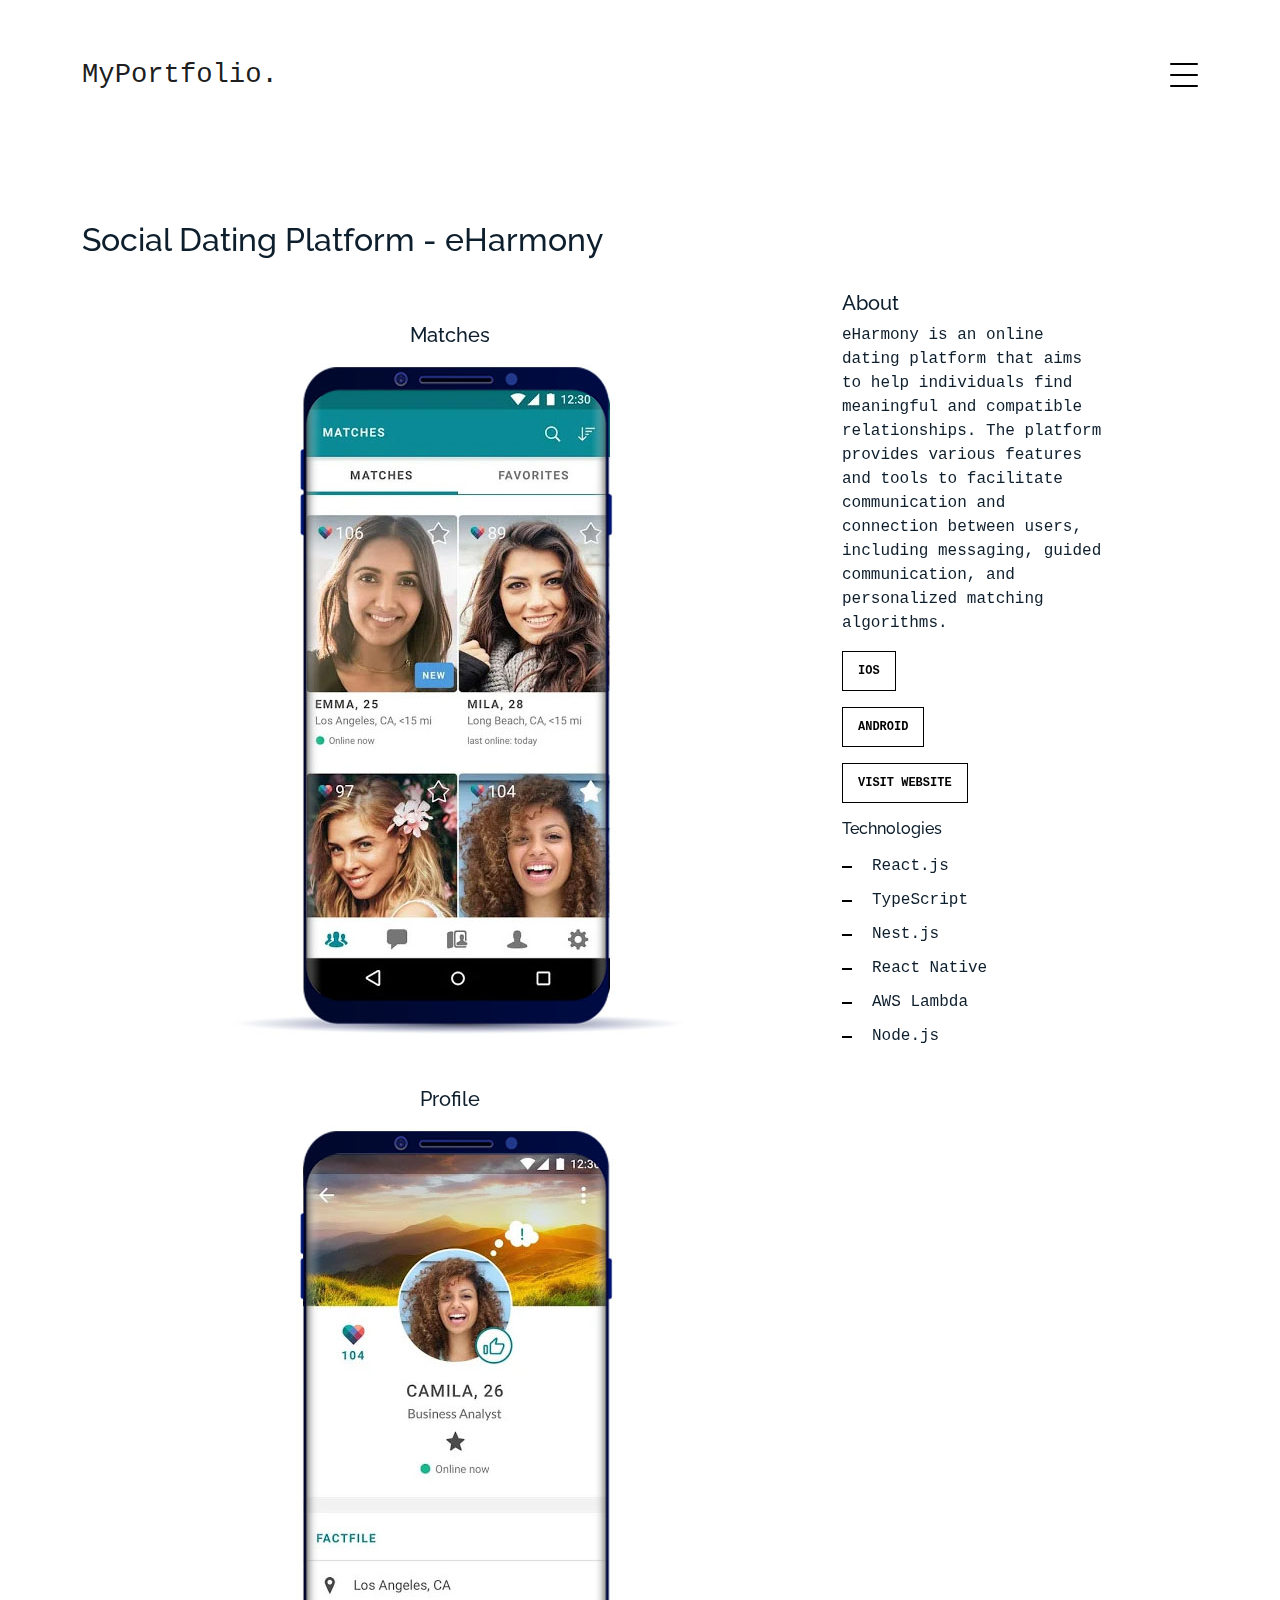
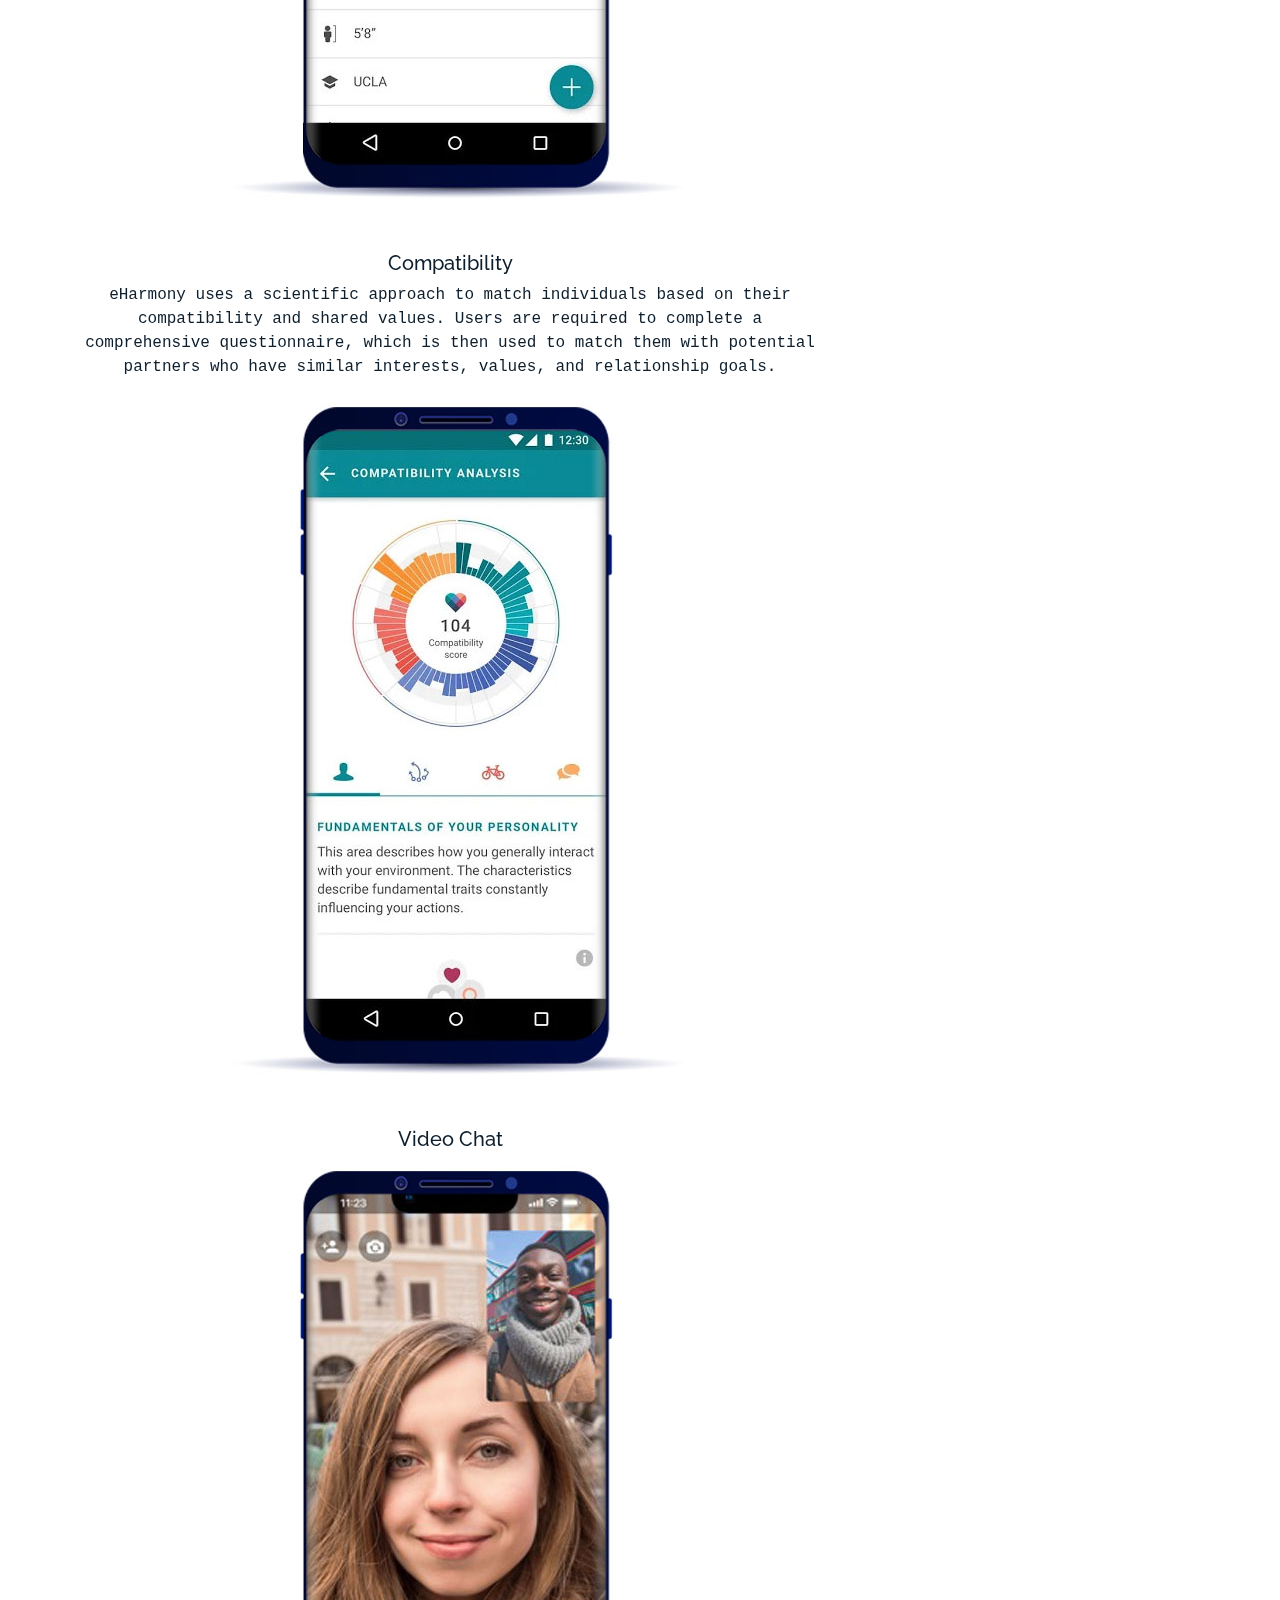
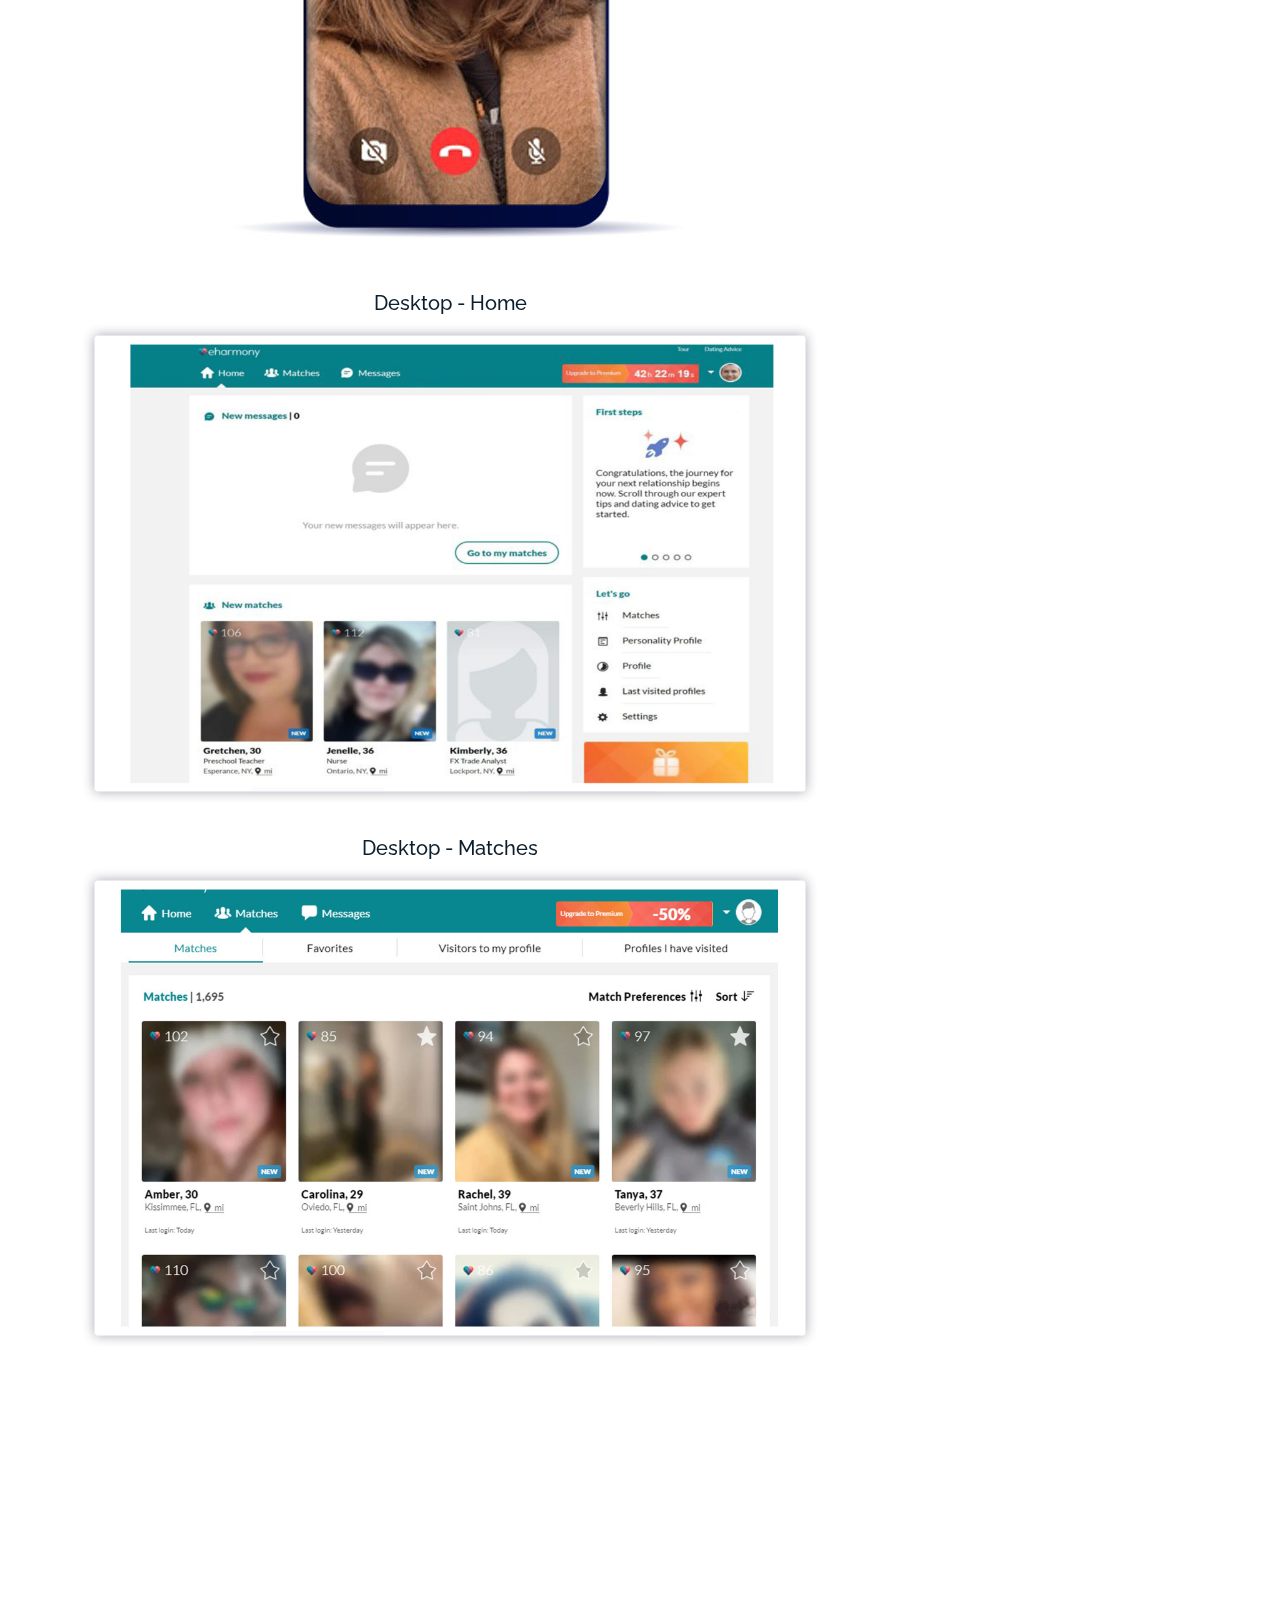
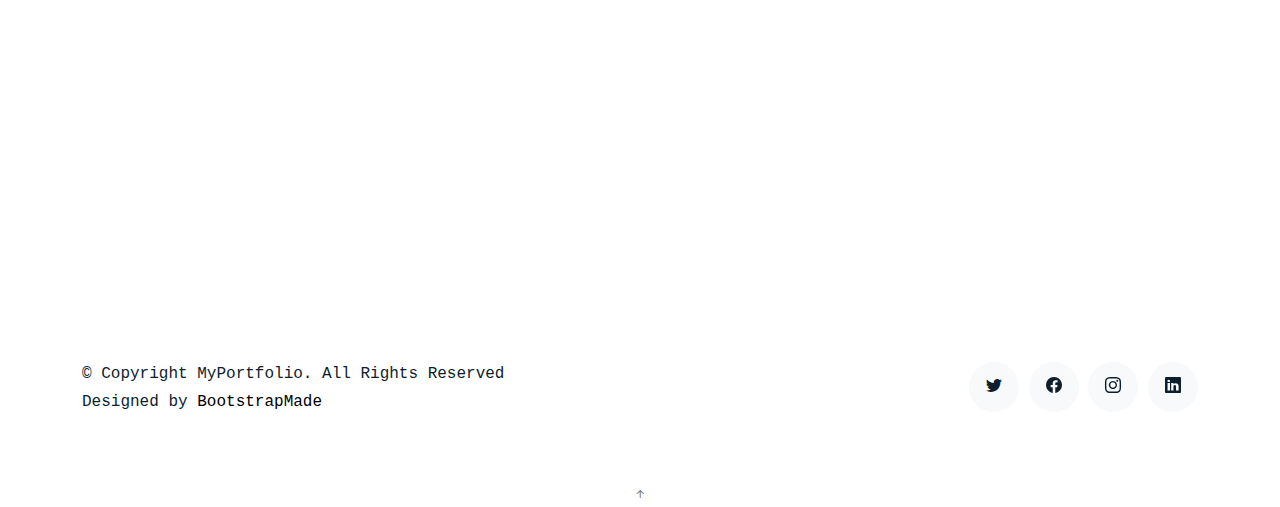
==== work-single-eharmony.html @ c9d01334 "Add images for startly eharmony" ====
<!DOCTYPE html>
<html lang="en">

<head>
  <meta charset="utf-8">
  <meta content="width=device-width, initial-scale=1.0" name="viewport">

  <title>Company Management Platform - Startly</title>
  <meta content="" name="description">
  <meta content="" name="keywords">

  <!-- Favicons -->
  <link href="assets/img/favicon.png" rel="icon">
  <link href="assets/img/apple-touch-icon.png" rel="apple-touch-icon">

  <!-- Google Fonts -->
  <link href="https://fonts.googleapis.com/css?family=https://fonts.googleapis.com/css?family=Inconsolata:400,500,600,700|Raleway:400,400i,500,500i,600,600i,700,700i" rel="stylesheet">

  <!-- Vendor CSS Files -->
  <link href="assets/vendor/aos/aos.css" rel="stylesheet">
  <link href="assets/vendor/bootstrap/css/bootstrap.min.css" rel="stylesheet">
  <link href="assets/vendor/bootstrap-icons/bootstrap-icons.css" rel="stylesheet">
  <link href="assets/vendor/swiper/swiper-bundle.min.css" rel="stylesheet">

  <!-- Template Main CSS File -->
  <link href="assets/css/style.css" rel="stylesheet">

  <!-- =======================================================
  * Template Name: MyPortfolio
  * Updated: Mar 10 2023 with Bootstrap v5.2.3
  * Template URL: https://bootstrapmade.com/myportfolio-bootstrap-portfolio-website-template/
  * Author: BootstrapMade.com
  * License: https://bootstrapmade.com/license/
  ======================================================== -->
</head>

<body>

  <!-- ======= Navbar ======= -->
  <div class="collapse navbar-collapse custom-navmenu" id="main-navbar">
    <div class="container py-2 py-md-5">
      <div class="row align-items-start">
        <div class="col-md-2">
          <ul class="custom-menu">
            <li><a href="index.html">Home</a></li>
            <li><a href="about.html">About Me</a></li>
            <li><a href="services.html">Services</a></li>
            <li class="active"><a href="works.html">Works</a></li>
            <li><a href="contact.html">Contact</a></li>
          </ul>
        </div>
        <div class="col-md-6 d-none d-md-block  mr-auto">
          <div class="tweet d-flex">
            <span class="bi bi-twitter text-white mt-2 mr-3"></span>
            <div>
              <p><em>Lorem ipsum dolor sit amet consectetur adipisicing elit. Quisquam necessitatibus incidunt ut officiis explicabo inventore. <br> <a href="#">t.co/v82jsk</a></em></p>
            </div>
          </div>
        </div>
        <div class="col-md-4 d-none d-md-block">
          <h3>Hire Me</h3>
          <p>Lorem ipsum dolor sit amet consectetur adipisicing elit. Quisquam necessitatibus incidunt ut officiisexplicabo inventore. <br> <a href="#">myemail@gmail.com</a></p>
        </div>
      </div>

    </div>
  </div>

  <nav class="navbar navbar-light custom-navbar">
    <div class="container">
      <a class="navbar-brand" href="index.html">MyPortfolio.</a>
      <a href="#" class="burger" data-bs-toggle="collapse" data-bs-target="#main-navbar">
        <span></span>
      </a>
    </div>
  </nav>

  <main id="main">

    <section class="section">
      <div class="container">
        <div class="row mb-4 align-items-center">
          <div data-aos="fade-up">
            <!-- class="col-md-6" -->
            <h2>Social Dating Platform - eHarmony</h2>
            <!-- <p>Lorem ipsum dolor sit amet consectetur adipisicing elit. Quisquam necessitatibus incidunt ut officiis explicabo inventore.</p> -->
          </div>
        </div>
      </div>

      <div class="site-section pb-0"> 
        <div class="container">
          <div class="row align-items-stretch">
            <div class="col-md-8" data-aos="fade-up">
              <div class="detail-img-wrapper">
                <h3 class="h3">Matches</h3>
                <img src="assets/img/eharmony/mobile-list.jpg" alt="Image" class="img-fluid">
              </div>

              <div class="detail-img-wrapper">
                <h3 class="h3">Profile</h3>
                <img src="assets/img/eharmony/mobile-profile.jpg" alt="Image" class="img-fluid">
              </div>

              <div class="detail-img-wrapper">
                <h3 class="h3">Compatibility</h3>
                <p>
                  eHarmony uses a scientific approach to match individuals based on their compatibility and shared values.
                  Users are required to complete a comprehensive questionnaire, which is then used to match them
                  with potential partners who have similar interests, values, and relationship goals.
                </p>
                <img src="assets/img/eharmony/mobile-compatibility.jpg" alt="Image" class="img-fluid">
              </div>

              <div class="detail-img-wrapper">
                <h3 class="h3">Video Chat</h3>
                <img src="assets/img/eharmony/mobile-video-chat.jpg" alt="Image" class="img-fluid">
              </div>

              <div class="detail-img-wrapper">
                <h3 class="h3">Desktop - Home</h3>
                <img src="assets/img/eharmony/desktop-home.jpg" alt="Image" class="img-fluid">
              </div>

              <div class="detail-img-wrapper">
                <h3 class="h3">Desktop - Matches</h3>
                <img src="assets/img/eharmony/desktop-list.jpg" alt="Image" class="img-fluid">
              </div>
            </div>
            <div class="col-md-3 ml-auto" data-aos="fade-up" data-aos-delay="100">
              <div class="sticky-content">
                <h3 class="h3">About</h3>
                <!-- <p class="mb-4"><span class="text-muted">Design</span></p> -->

                <div>
                  <!-- class="mb-5" -->
                  <p>
                    eHarmony is an online dating platform that aims to help individuals find meaningful and
                    compatible relationships. The platform provides various features and tools to facilitate
                    communication and connection between users, including messaging, guided communication,
                    and personalized matching algorithms.
                  </p>
                </div>
                <p><a href="https://apps.apple.com/us/app/eharmony-dating-real-love/id458272450" target="_blank" class="readmore">iOS</a></p>
                <p><a href="https://play.google.com/store/apps/details?id=com.eharmony&hl=en_US&gl=US&pli=1" target="_blank" class="readmore">Android</a></p>
                <p><a href="https://www.eharmony.com/" target="_blank" class="readmore">Visit Website</a></p>
                <!-- <p><a href="https://youtu.be/t2XzGk9ftCo" target="_blank" class="readmore">Watch Video Intro</a></p> -->

                <h4 class="h4 mb-3">Technologies</h4>
                <ul class="list-unstyled list-line mb-5">
                  <li>React.js</li>
                  <li>TypeScript</li>
                  <li>Nest.js</li>
                  <li>React Native</li>
                  <li>AWS Lambda</li>
                  <li>Node.js</li>
                </ul>
              </div>
            </div>
          </div>
        </div>
    </section>

    <!-- ======= Testimonials Section ======= -->
    <section class="section pt-0">
      <div class="container">

        <div class="testimonials-slider swiper" data-aos="fade-up" data-aos-delay="100">
          <div class="swiper-wrapper">

            <div class="swiper-slide">
              <div class="testimonial-wrap">
                <div class="testimonial">
                  <img src="assets/img/person_1.jpg" alt="Image" class="img-fluid">
                  <blockquote>
                    <p>Lorem ipsum dolor sit amet consectetur adipisicing elit. Quisquam necessitatibus incidunt ut officiis
                      explicabo inventore.</p>
                  </blockquote>
                  <p>&mdash; Jean Hicks</p>
                </div>
              </div>
            </div><!-- End testimonial item -->

            <div class="swiper-slide">
              <div class="testimonial-wrap">
                <div class="testimonial">
                  <img src="assets/img/person_2.jpg" alt="Image" class="img-fluid">
                  <blockquote>
                    <p>Lorem ipsum dolor sit amet consectetur adipisicing elit. Quisquam necessitatibus incidunt ut officiis
                      explicabo inventore.</p>
                  </blockquote>
                  <p>&mdash; Chris Stanworth</p>
                </div>
              </div>
            </div><!-- End testimonial item -->

          </div>
          <div class="swiper-pagination"></div>
        </div>

      </div>
    </section><!-- End Testimonials Section -->

  </main><!-- End #main -->

  <!-- ======= Footer ======= -->
  <footer class="footer" role="contentinfo">
    <div class="container">
      <div class="row">
        <div class="col-sm-6">
          <p class="mb-1">&copy; Copyright MyPortfolio. All Rights Reserved</p>
          <div class="credits">
            <!--
            All the links in the footer should remain intact.
            You can delete the links only if you purchased the pro version.
            Licensing information: https://bootstrapmade.com/license/
            Purchase the pro version with working PHP/AJAX contact form: https://bootstrapmade.com/buy/?theme=MyPortfolio
          -->
            Designed by <a href="https://bootstrapmade.com/">BootstrapMade</a>
          </div>
        </div>
        <div class="col-sm-6 social text-md-end">
          <a href="#"><span class="bi bi-twitter"></span></a>
          <a href="#"><span class="bi bi-facebook"></span></a>
          <a href="#"><span class="bi bi-instagram"></span></a>
          <a href="#"><span class="bi bi-linkedin"></span></a>
        </div>
      </div>
    </div>
  </footer>

  <a href="#" class="back-to-top d-flex align-items-center justify-content-center"><i class="bi bi-arrow-up-short"></i></a>

  <!-- Vendor JS Files -->
  <script src="assets/vendor/aos/aos.js"></script>
  <script src="assets/vendor/bootstrap/js/bootstrap.bundle.min.js"></script>
  <script src="assets/vendor/isotope-layout/isotope.pkgd.min.js"></script>
  <script src="assets/vendor/swiper/swiper-bundle.min.js"></script>
  <script src="assets/vendor/php-email-form/validate.js"></script>

  <!-- Template Main JS File -->
  <script src="assets/js/main.js"></script>

</body>

</html>
---- assets/css/style.css ----
/**
* Template Name: MyPortfolio
* Updated: Mar 10 2023 with Bootstrap v5.2.3
* Template URL: https://bootstrapmade.com/myportfolio-bootstrap-portfolio-website-template/
* Author: BootstrapMade.com
* License: https://bootstrapmade.com/license/
*/

/*--------------------------------------------------------------
# General
--------------------------------------------------------------*/
body {
  font-family: "Inconsolata", monospace;
  color: #0d1e2d;
}

a {
  color: #777;
  text-decoration: none;
}

a:hover {
  color: #000;
}

h1,
h2,
h3,
h4,
h5,
h6,
.font-heading {
  font-family: "Raleway", sans-serif;
}

.section {
  padding: 7rem 0;
}

.filters a {
  text-decoration: none;
  color: #000;
  display: inline-block;
  padding-left: 10px;
  padding-right: 10px;
  position: relative;
}

.filters a:hover,
.filters a:focus,
.filters a:active {
  text-decoration: none;
}

.filters a:hover:before {
  content: "";
  position: absolute;
  left: 10px;
  right: 10px;
  bottom: 0;
  height: 1px;
  background-color: #000;
}

.filters a.active {
  color: #000;
}

.filters a.active:before {
  content: "";
  position: absolute;
  left: 10px;
  right: 10px;
  bottom: 0;
  height: 1px;
  background-color: #000;
}

.item {
  border: none;
  margin-bottom: 30px;
}

.item .item-wrap {
  display: block;
  position: relative;
  overflow: hidden;
}

.item .item-wrap:after {
  z-index: 2;
  position: absolute;
  content: "";
  top: 0;
  left: 0;
  right: 0;
  bottom: 0;
  background: rgba(0, 0, 0, 0.4);
  visibility: hidden;
  opacity: 0;
  transition: 0.3s all ease-in-out;
}

.item .item-wrap img {
  transition: 0.3s transform ease;
  transform: scale(1);
}

.item .item-wrap > .work-info {
  position: absolute;
  top: 50%;
  width: 100%;
  text-align: center;
  z-index: 3;
  transform: translateY(-50%);
  color: #fff;
  opacity: 0;
  visibility: hidden;
  margin-top: 20px;
  transition: 0.3s all ease;
  display: flex;
  flex-direction: column;
}

.item .item-wrap > .work-info h3 {
  font-size: 20px;
  margin-bottom: 0;
}

.item .item-wrap > .work-info span {
  font-size: 16px;
  text-transform: uppercase;
  letter-spacing: 0.2rem;
  margin-bottom: 1rem;
}

.item .item-wrap > .work-info div {
  font-size: 14px;
  letter-spacing: 0.2rem;
}

.item .item-wrap:hover {
  text-decoration: none;
}

.item .item-wrap:hover img {
  transform: scale(1.05);
}

.item .item-wrap:hover:after {
  opacity: 1;
  visibility: visible;
}

.item .item-wrap:hover .work-info {
  margin-top: 0px;
  opacity: 1;
  visibility: visible;
}

.testimonial-wrap {
  padding: 50px 50px 80px 50px;
  background: #eceff2;
}

.testimonial-wrap .testimonial {
  text-align: center;
  max-width: 500px;
  margin: 0 auto;
}

.testimonial-wrap .testimonial img {
  border-radius: 50%;
  width: 120px;
  margin: 0 auto 30px auto;
}

.testimonial-wrap .testimonial blockquote p {
  font-size: 20px;
}

.h3 {
  font-size: 20px;
}

.h4 {
  font-size: 16px;
}

.heading {
  font-size: 28px;
}

.readmore {
  display: inline-block;
  border: 1px solid #000;
  padding: 10px 15px;
  font-size: 12px;
  text-transform: uppercase;
  color: #000;
  transition: 0.2s all ease;
  font-weight: 700;
}

.readmore:active,
.readmore:focus,
.readmore:hover {
  outline: none;
}

.readmore:hover {
  color: #fff;
  text-decoration: none;
  background: #000;
}

.testimonials-slider .swiper-pagination {
  margin-top: -60px;
  position: relative;
}

.testimonials-slider .swiper-pagination .swiper-pagination-bullet {
  width: 12px;
  height: 12px;
  background-color: rgba(13, 30, 45, 0.3);
  opacity: 1;
}

.testimonials-slider .swiper-pagination .swiper-pagination-bullet-active {
  background-color: rgba(13, 30, 45, 0.6);
}

.sticky-content {
  position: sticky;
  position: -webkit-sticky;
  top: 0;
  /* required */
}

.list-line li {
  margin-bottom: 10px;
  position: relative;
  padding-left: 30px;
}

.list-line li:before {
  content: "";
  position: absolute;
  left: 0;
  top: 0.7rem;
  width: 10px;
  height: 2px;
  background: #000;
}

.form-control {
  border-radius: 0;
  background: #f8f9fa;
  border: 1px solid transparent;
  padding-top: 10px !important;
  padding-bottom: 10px !important;
}

.form-control:active,
.form-control:focus {
  background: #eff1f4;
  outline: none;
  box-shadow: none;
  border: 1px solid transparent;
}

.custom-progress {
  height: 7px;
  border-radius: 0;
}

.custom-progress .progress-bar {
  background: #000;
}

/* Services */
.services i {
  font-size: 40px;
}

.services h4 {
  padding-top: 10px;
}

/* Contact Form */
.php-email-form .error-message {
  display: none;
  color: #fff;
  background: #ed3c0d;
  text-align: left;
  padding: 15px;
  font-weight: 600;
}

.php-email-form .error-message br + br {
  margin-top: 25px;
}

.php-email-form .sent-message {
  display: none;
  color: #fff;
  background: #18d26e;
  text-align: center;
  padding: 15px;
  font-weight: 600;
}

.php-email-form .loading {
  display: none;
  background: #fff;
  text-align: center;
  padding: 15px;
}

.php-email-form .loading:before {
  content: "";
  display: inline-block;
  border-radius: 50%;
  width: 24px;
  height: 24px;
  margin: 0 10px -6px 0;
  border: 3px solid #18d26e;
  border-top-color: #eee;
  animation: animate-loading 1s linear infinite;
}

@keyframes animate-loading {
  0% {
    transform: rotate(0deg);
  }

  100% {
    transform: rotate(360deg);
  }
}

/*--------------------------------------------------------------
# Header
--------------------------------------------------------------*/
/* Custom Navmenu */
.custom-navmenu {
  background: #0d1e2d;
}

.custom-navmenu .custom-menu,
.custom-navmenu .custom-menu li {
  padding: 0;
  margin: 0;
  list-style: none;
}

.custom-navmenu .custom-menu li {
  margin-bottom: 0;
  font-size: 20px;
}

.custom-navmenu .custom-menu li a {
  color: #fff;
  padding: 10px 0 !important;
}

.custom-navmenu .custom-menu li a:hover {
  text-decoration: none;
}

.custom-navmenu .custom-menu li.active a {
  text-decoration: underline;
}

.custom-navmenu h3 {
  font-size: 20px;
  color: #fff;
}

.custom-navmenu p {
  color: rgba(255, 255, 255, 0.6);
}

.custom-navmenu a {
  color: rgba(255, 255, 255, 0.7);
}

.custom-navmenu a:hover {
  color: #fff;
}

/* Custom Navbar */
.custom-navbar {
  padding-top: 50px;
  width: 100%;
}

@media (max-width: 780px) {
  .custom-navbar > .container {
    padding-right: 0;
    padding-left: 0;
  }
}

.custom-navbar .navbar-brand {
  font-size: 1.7rem;
}

/* Burger */
.burger {
  width: 28px;
  height: 32px;
  cursor: pointer;
  position: relative;
}

.burger:before,
.burger span,
.burger:after {
  width: 100%;
  height: 2px;
  display: block;
  background: #000;
  border-radius: 2px;
  position: absolute;
  opacity: 1;
}

.burger:before,
.burger:after {
  transition: top 0.35s cubic-bezier(0.23, 1, 0.32, 1),
    transform 0.35s cubic-bezier(0.23, 1, 0.32, 1),
    opacity 0.35s cubic-bezier(0.23, 1, 0.32, 1),
    background-color 1.15s cubic-bezier(0.86, 0, 0.07, 1);
  -webkit-transition: top 0.35s cubic-bezier(0.23, 1, 0.32, 1),
    -webkit-transform 0.35s cubic-bezier(0.23, 1, 0.32, 1),
    opacity 0.35s cubic-bezier(0.23, 1, 0.32, 1),
    background-color 1.15s cubic-bezier(0.86, 0, 0.07, 1);
  content: "";
}

.burger:before {
  top: 4px;
}

.burger span {
  top: 15px;
}

.burger:after {
  top: 26px;
}

/* Hover */
.burger:hover:before {
  top: 7px;
}

.burger:hover:after {
  top: 23px;
}

/* Click */
.burger.active span {
  opacity: 0;
}

.burger.active:before,
.burger.active:after {
  top: 40%;
}

.burger.active:before {
  transform: rotate(45deg);
}

.burger.active:after {
  transform: rotate(-45deg);
}

.burger:focus {
  outline: none;
}

/*--------------------------------------------------------------
# Footer
--------------------------------------------------------------*/
.footer {
  padding: 0 0 4rem 0;
}

.footer a {
  color: #000;
}

.social a {
  display: inline-block;
  width: 50px;
  height: 50px;
  border-radius: 50%;
  background: #f8f9fa;
  position: relative;
  text-align: center;
  color: #0d1e2d;
}

.social a span {
  display: inline-block;
  left: 50%;
  position: absolute;
  top: 50%;
  transform: translate(-50%, -50%);
}

.social a:hover {
  color: #000;
}

/* Custom Styles */

.detail-img-wrapper {
  display: flex;
  flex-direction: column;
  align-items: center;
  text-align: center;
}

.detail-img-wrapper .h3 {
  margin-top: 2rem;
}
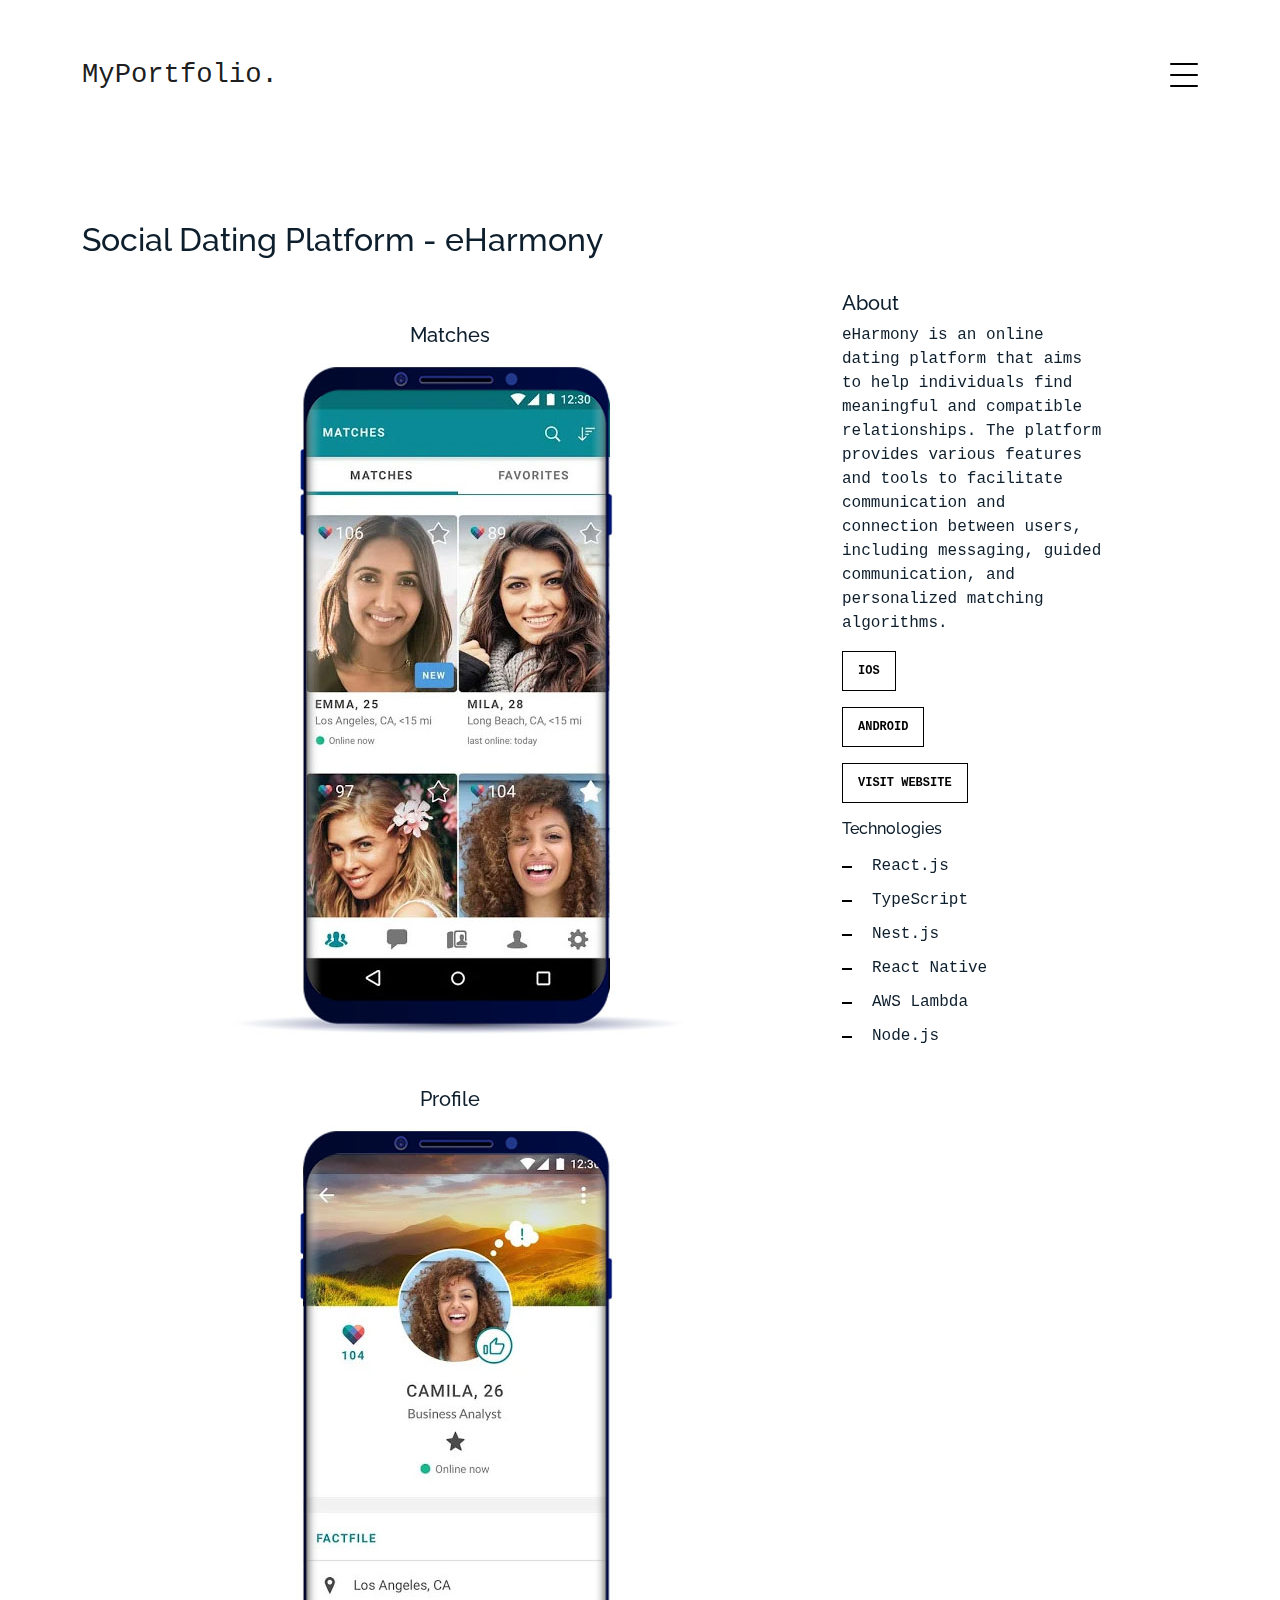
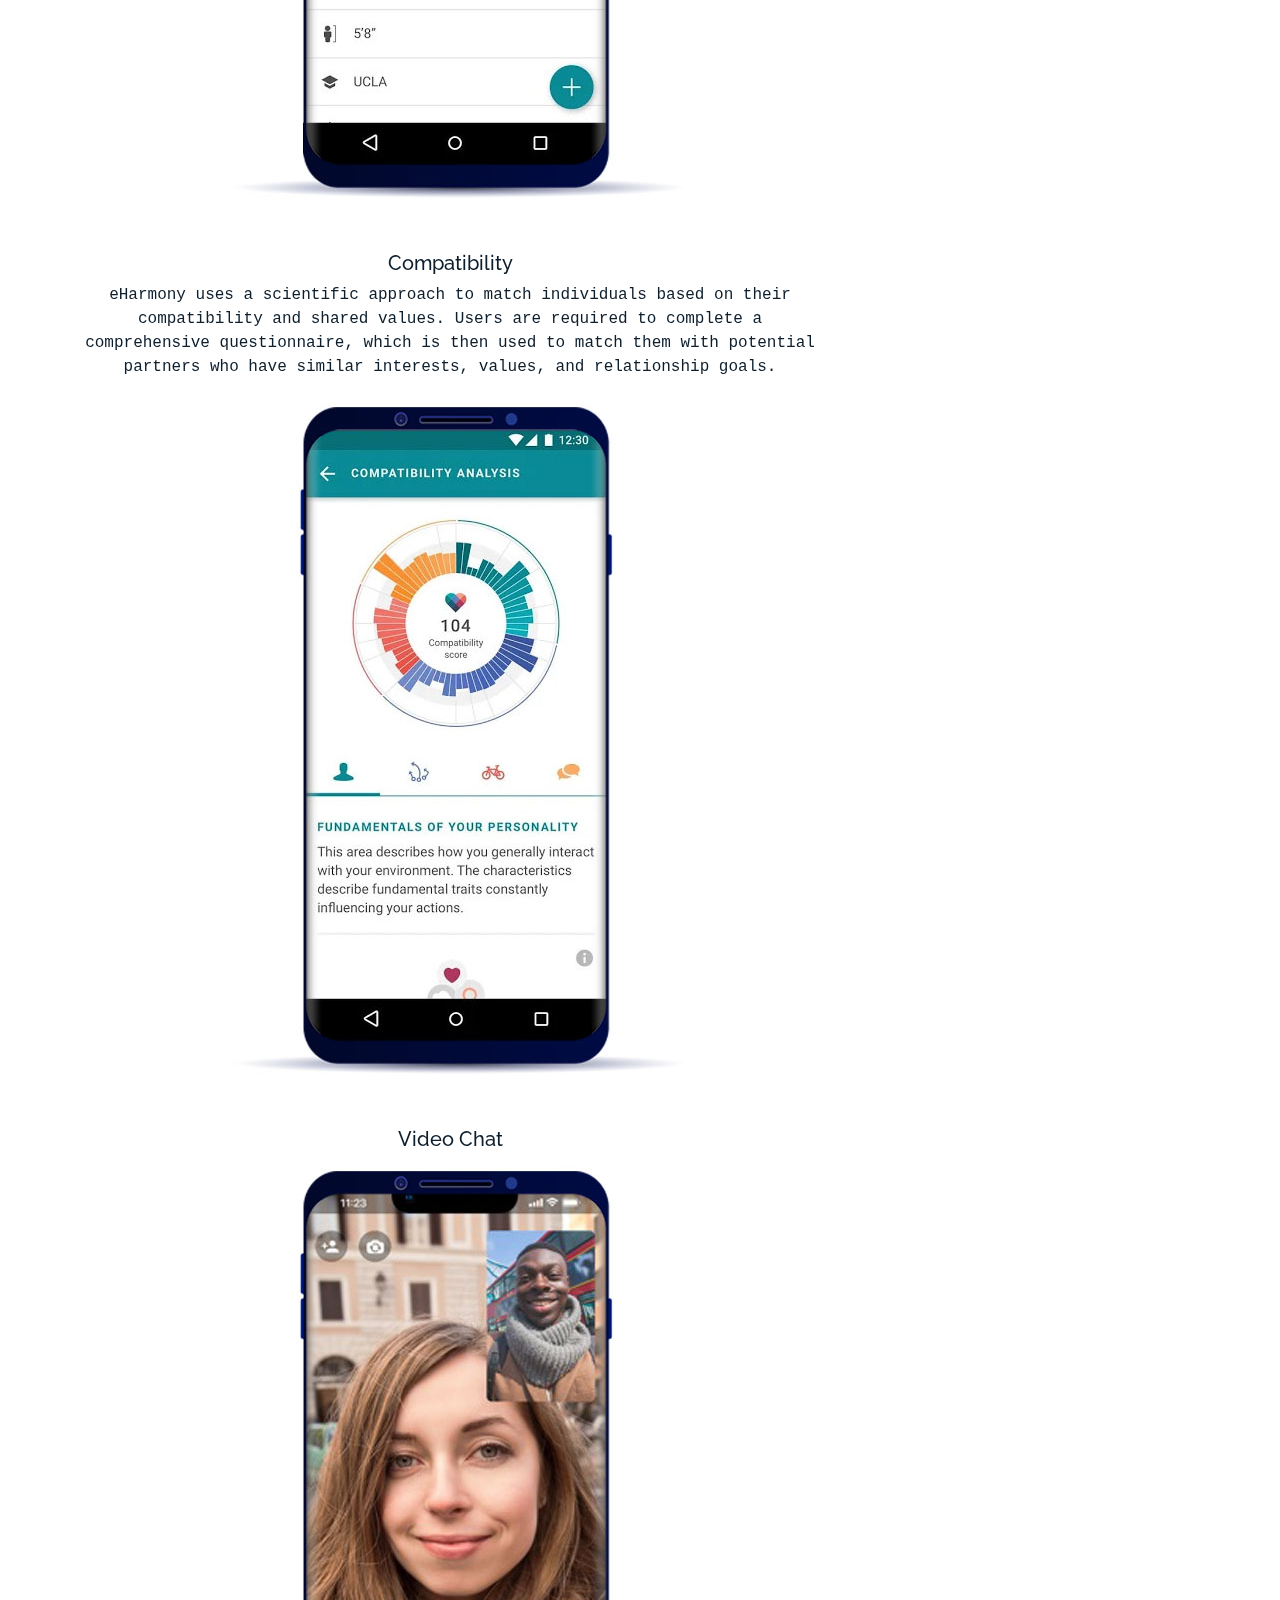
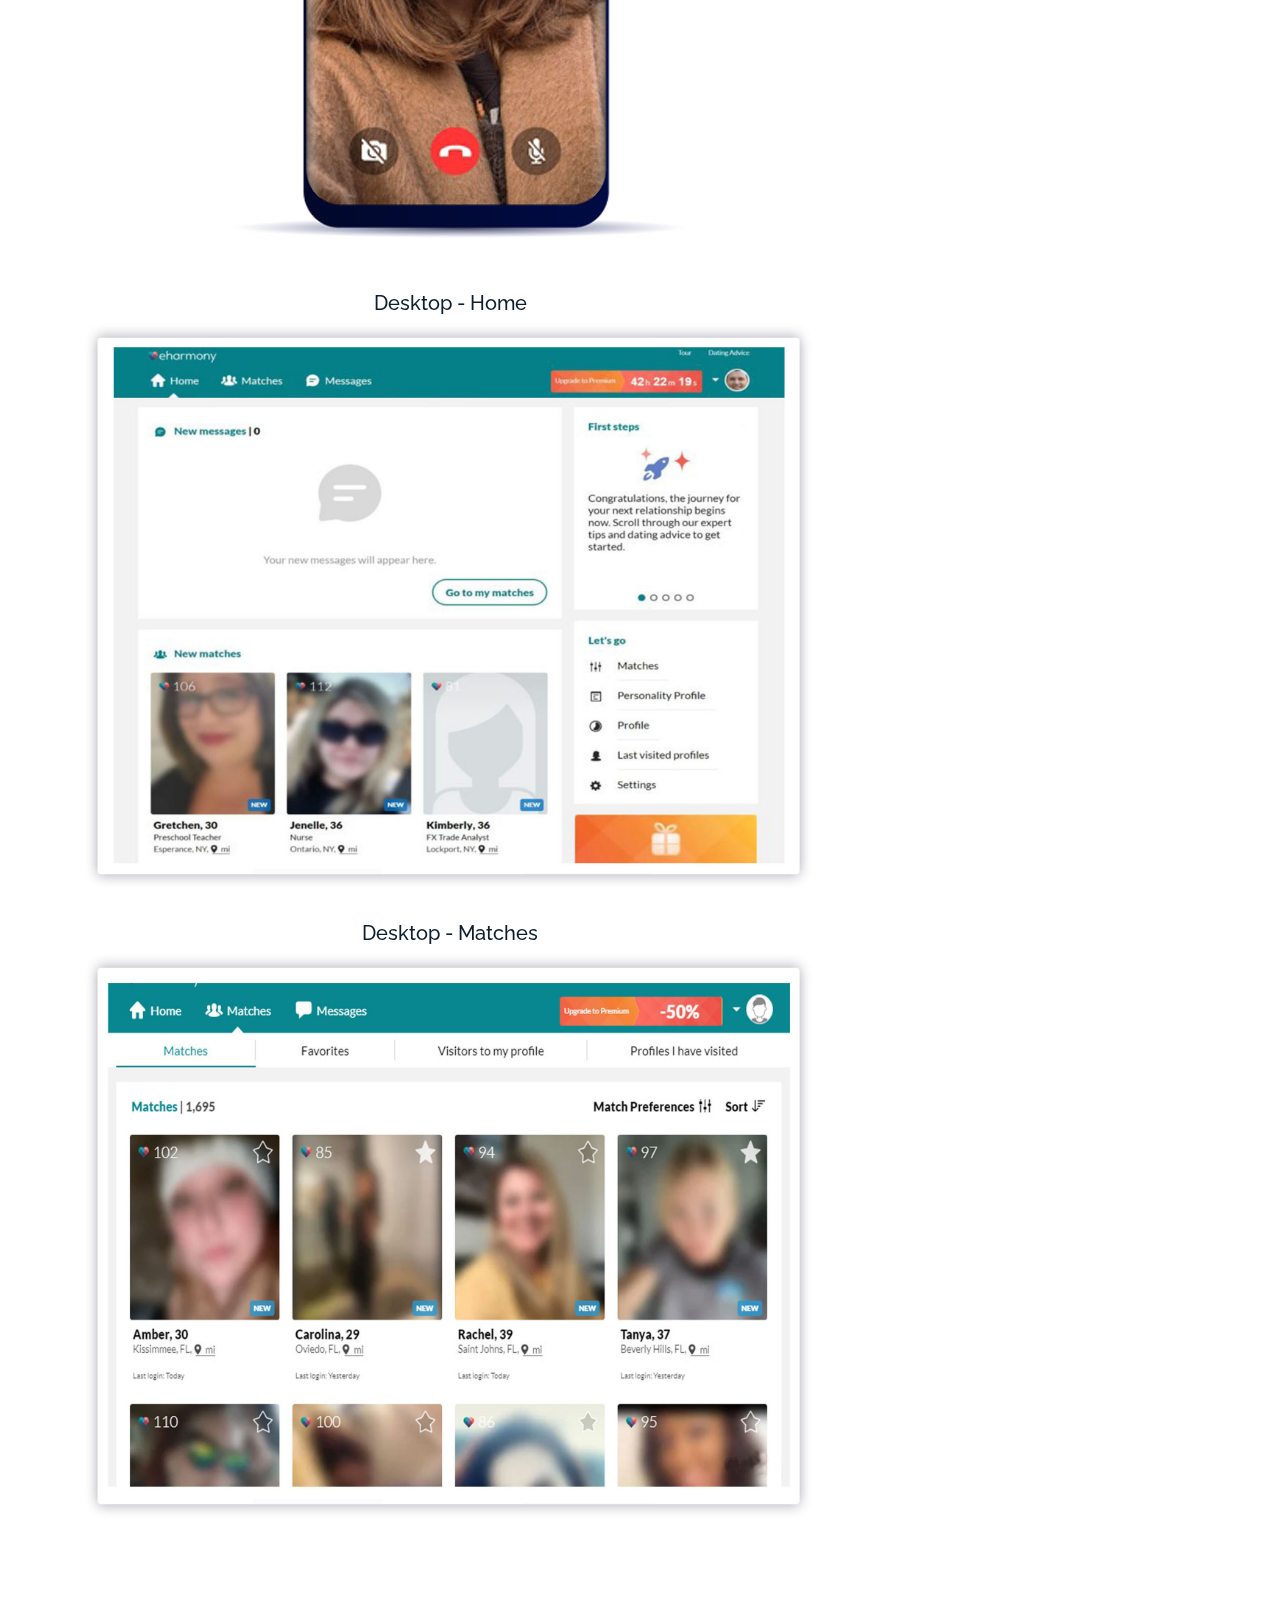
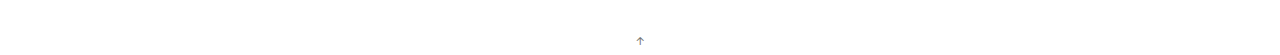
==== commit 646737d6: "Cleanup site" ====
--- a/work-single-eharmony.html
+++ b/work-single-eharmony.html
@@ -5,7 +5,7 @@
   <meta charset="utf-8">
   <meta content="width=device-width, initial-scale=1.0" name="viewport">
 
-  <title>Company Management Platform - Startly</title>
+  <title>Social Dating Platform - eHarmony</title>
   <meta content="" name="description">
   <meta content="" name="keywords">
 
@@ -161,73 +161,7 @@
         </div>
     </section>
 
-    <!-- ======= Testimonials Section ======= -->
-    <section class="section pt-0">
-      <div class="container">
-
-        <div class="testimonials-slider swiper" data-aos="fade-up" data-aos-delay="100">
-          <div class="swiper-wrapper">
-
-            <div class="swiper-slide">
-              <div class="testimonial-wrap">
-                <div class="testimonial">
-                  <img src="assets/img/person_1.jpg" alt="Image" class="img-fluid">
-                  <blockquote>
-                    <p>Lorem ipsum dolor sit amet consectetur adipisicing elit. Quisquam necessitatibus incidunt ut officiis
-                      explicabo inventore.</p>
-                  </blockquote>
-                  <p>&mdash; Jean Hicks</p>
-                </div>
-              </div>
-            </div><!-- End testimonial item -->
-
-            <div class="swiper-slide">
-              <div class="testimonial-wrap">
-                <div class="testimonial">
-                  <img src="assets/img/person_2.jpg" alt="Image" class="img-fluid">
-                  <blockquote>
-                    <p>Lorem ipsum dolor sit amet consectetur adipisicing elit. Quisquam necessitatibus incidunt ut officiis
-                      explicabo inventore.</p>
-                  </blockquote>
-                  <p>&mdash; Chris Stanworth</p>
-                </div>
-              </div>
-            </div><!-- End testimonial item -->
-
-          </div>
-          <div class="swiper-pagination"></div>
-        </div>
-
-      </div>
-    </section><!-- End Testimonials Section -->
-
   </main><!-- End #main -->
-
-  <!-- ======= Footer ======= -->
-  <footer class="footer" role="contentinfo">
-    <div class="container">
-      <div class="row">
-        <div class="col-sm-6">
-          <p class="mb-1">&copy; Copyright MyPortfolio. All Rights Reserved</p>
-          <div class="credits">
-            <!--
-            All the links in the footer should remain intact.
-            You can delete the links only if you purchased the pro version.
-            Licensing information: https://bootstrapmade.com/license/
-            Purchase the pro version with working PHP/AJAX contact form: https://bootstrapmade.com/buy/?theme=MyPortfolio
-          -->
-            Designed by <a href="https://bootstrapmade.com/">BootstrapMade</a>
-          </div>
-        </div>
-        <div class="col-sm-6 social text-md-end">
-          <a href="#"><span class="bi bi-twitter"></span></a>
-          <a href="#"><span class="bi bi-facebook"></span></a>
-          <a href="#"><span class="bi bi-instagram"></span></a>
-          <a href="#"><span class="bi bi-linkedin"></span></a>
-        </div>
-      </div>
-    </div>
-  </footer>
 
   <a href="#" class="back-to-top d-flex align-items-center justify-content-center"><i class="bi bi-arrow-up-short"></i></a>
 
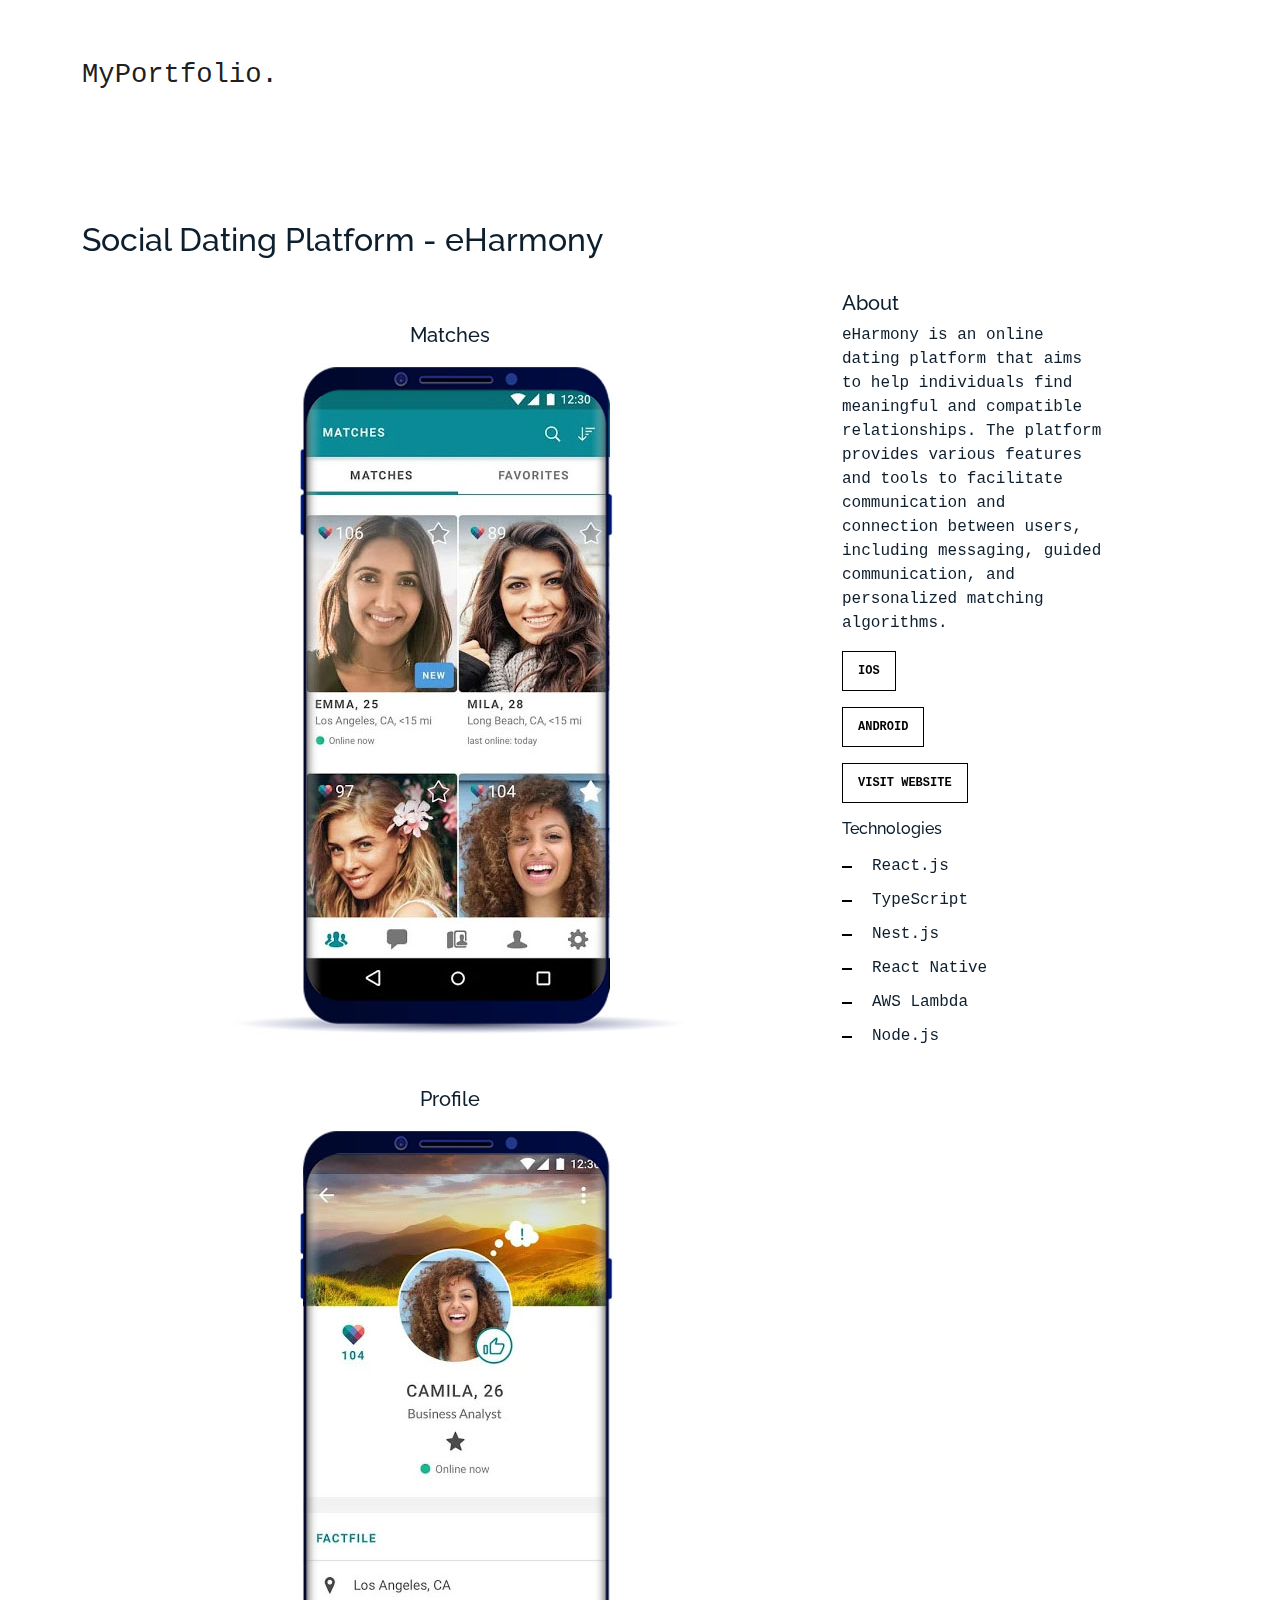
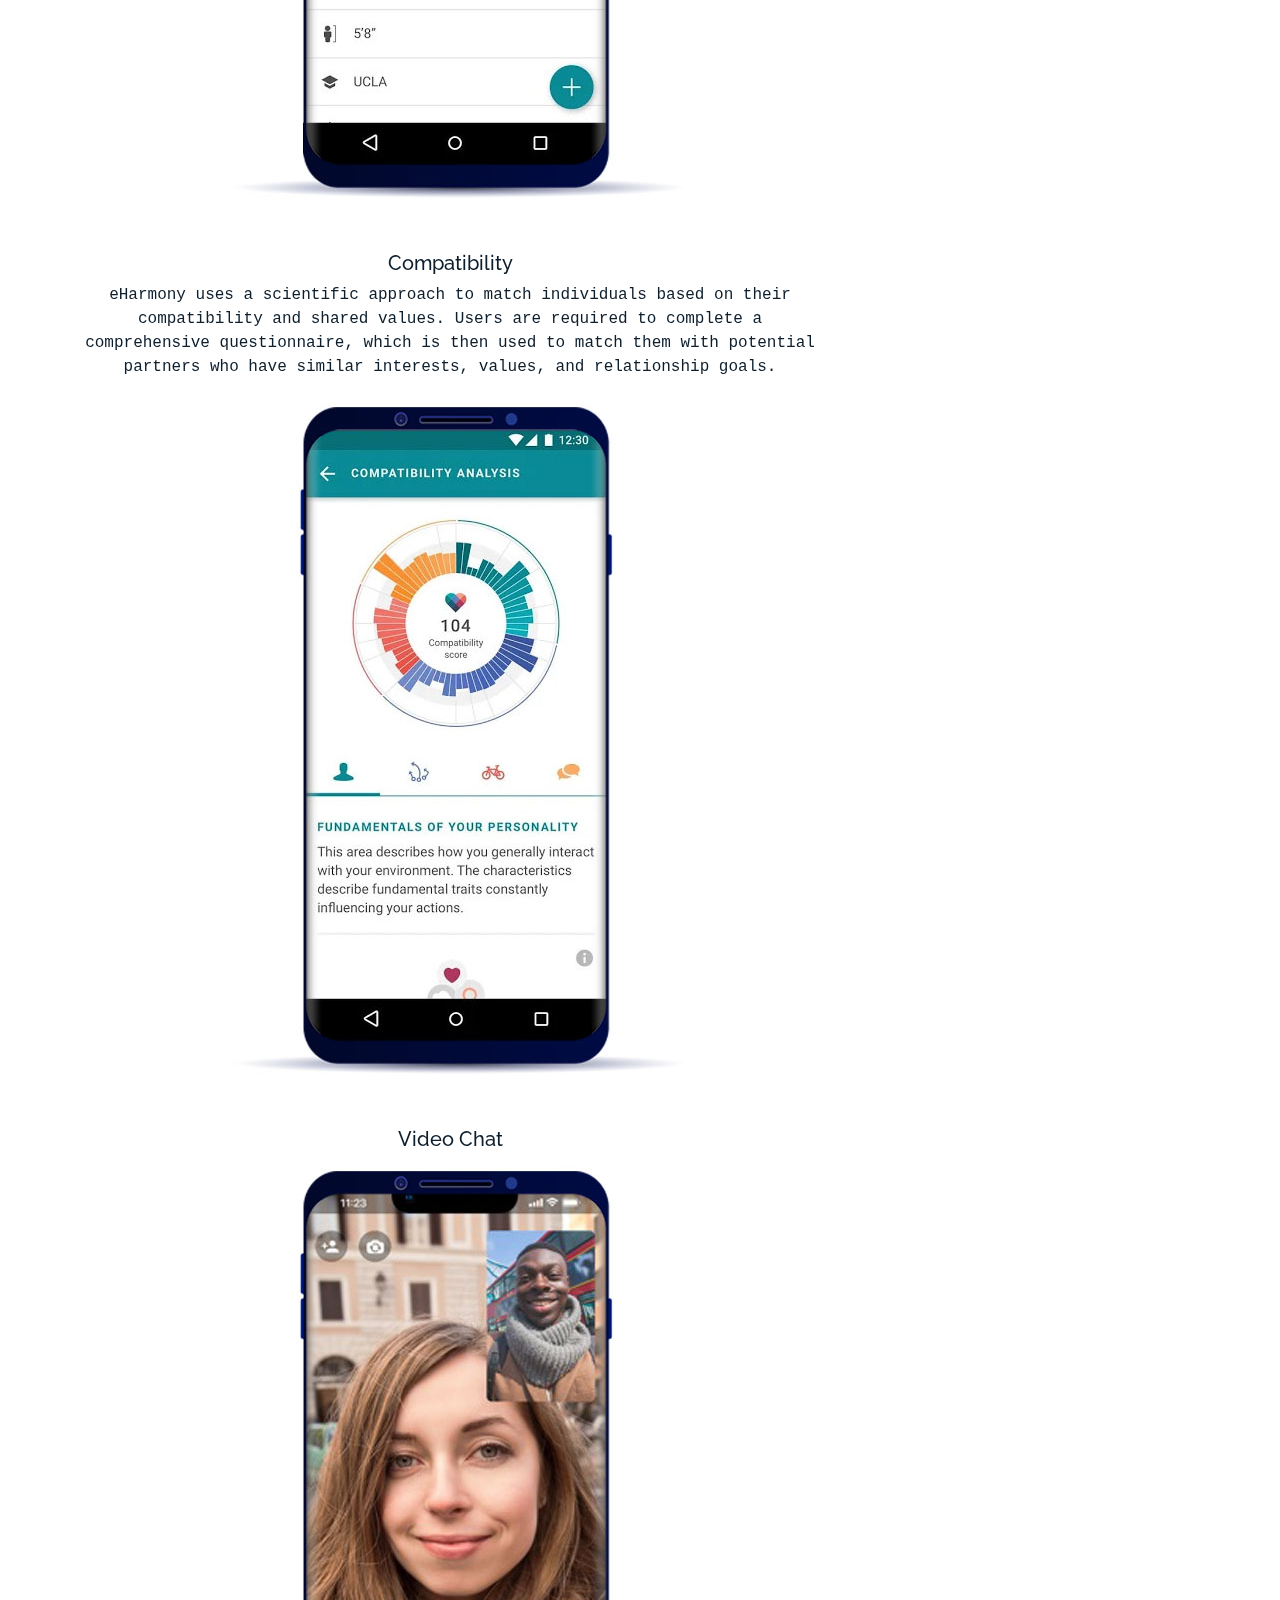
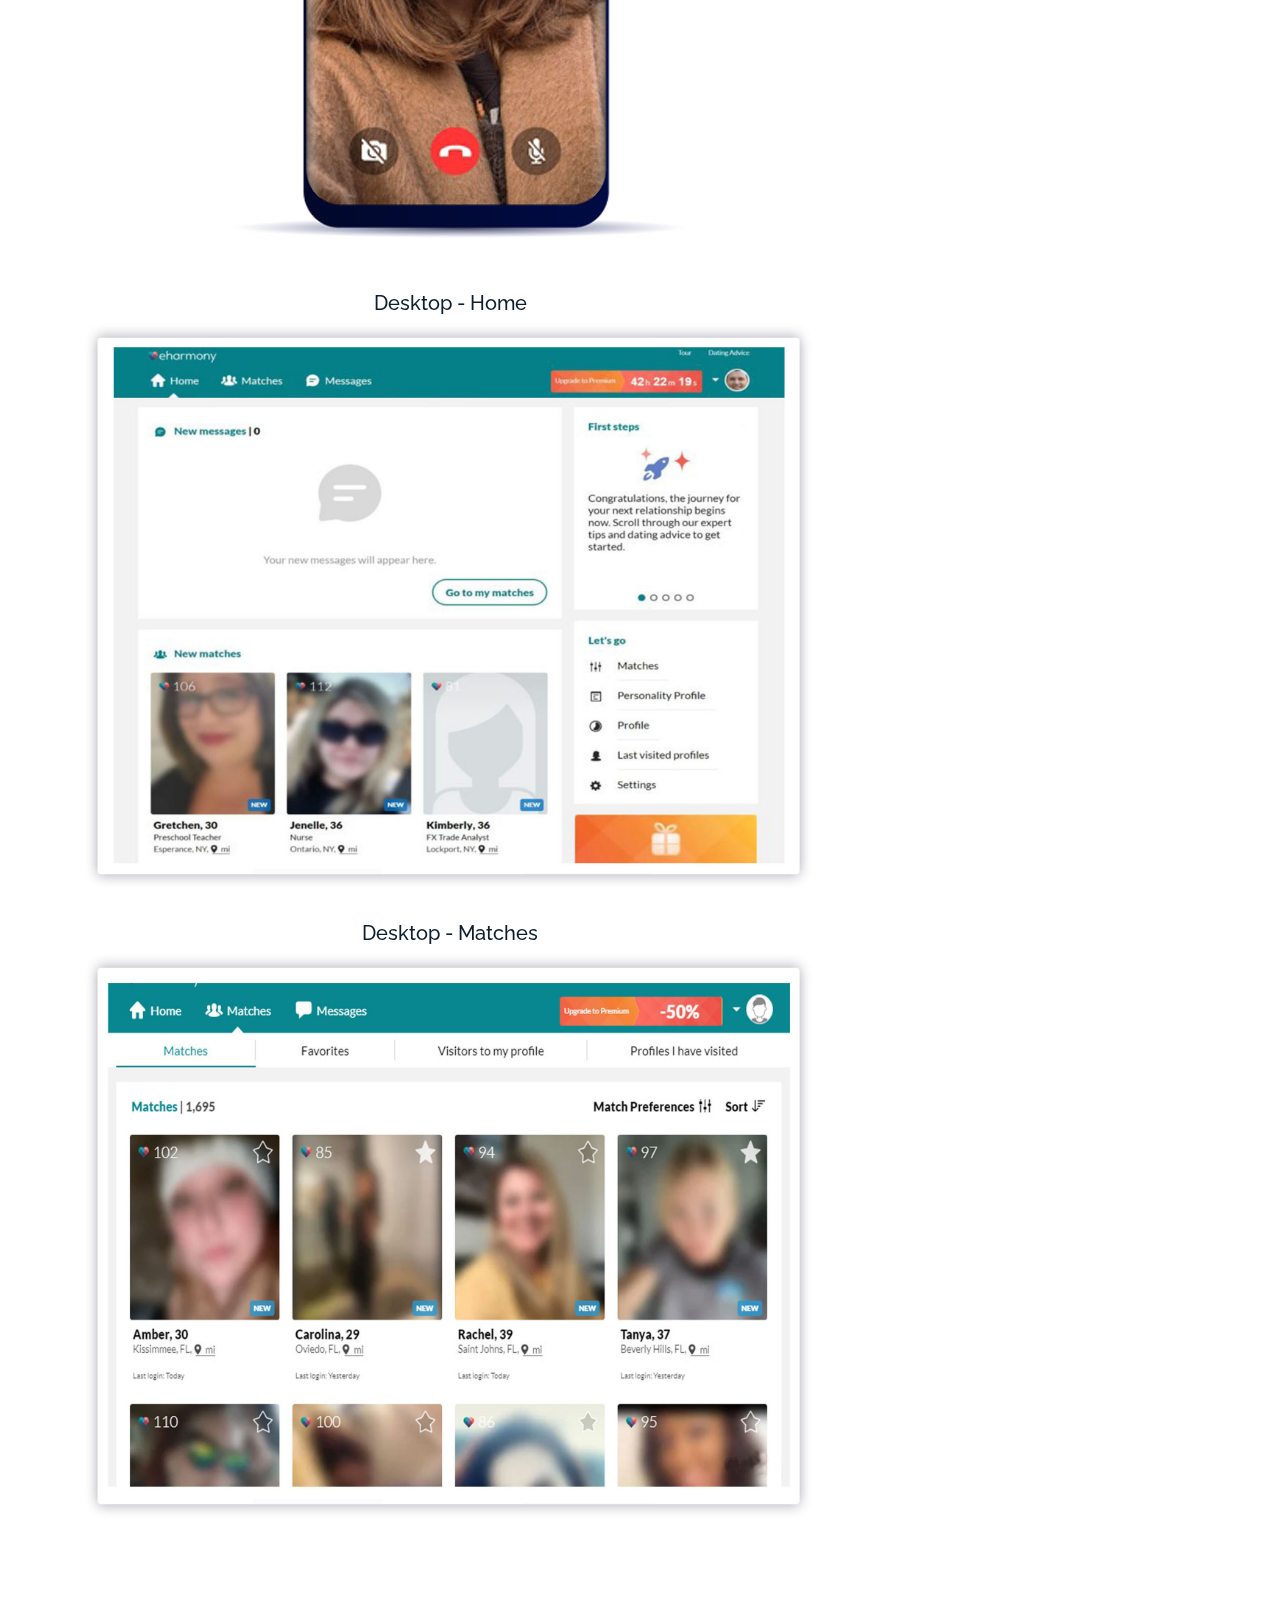
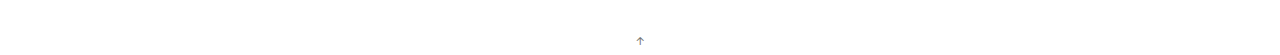
==== commit 8547675a: "Remove hamburger menu" ====
--- a/work-single-eharmony.html
+++ b/work-single-eharmony.html
@@ -69,9 +69,9 @@
   <nav class="navbar navbar-light custom-navbar">
     <div class="container">
       <a class="navbar-brand" href="index.html">MyPortfolio.</a>
-      <a href="#" class="burger" data-bs-toggle="collapse" data-bs-target="#main-navbar">
+      <!-- <a href="#" class="burger" data-bs-toggle="collapse" data-bs-target="#main-navbar">
         <span></span>
-      </a>
+      </a> -->
     </div>
   </nav>
 
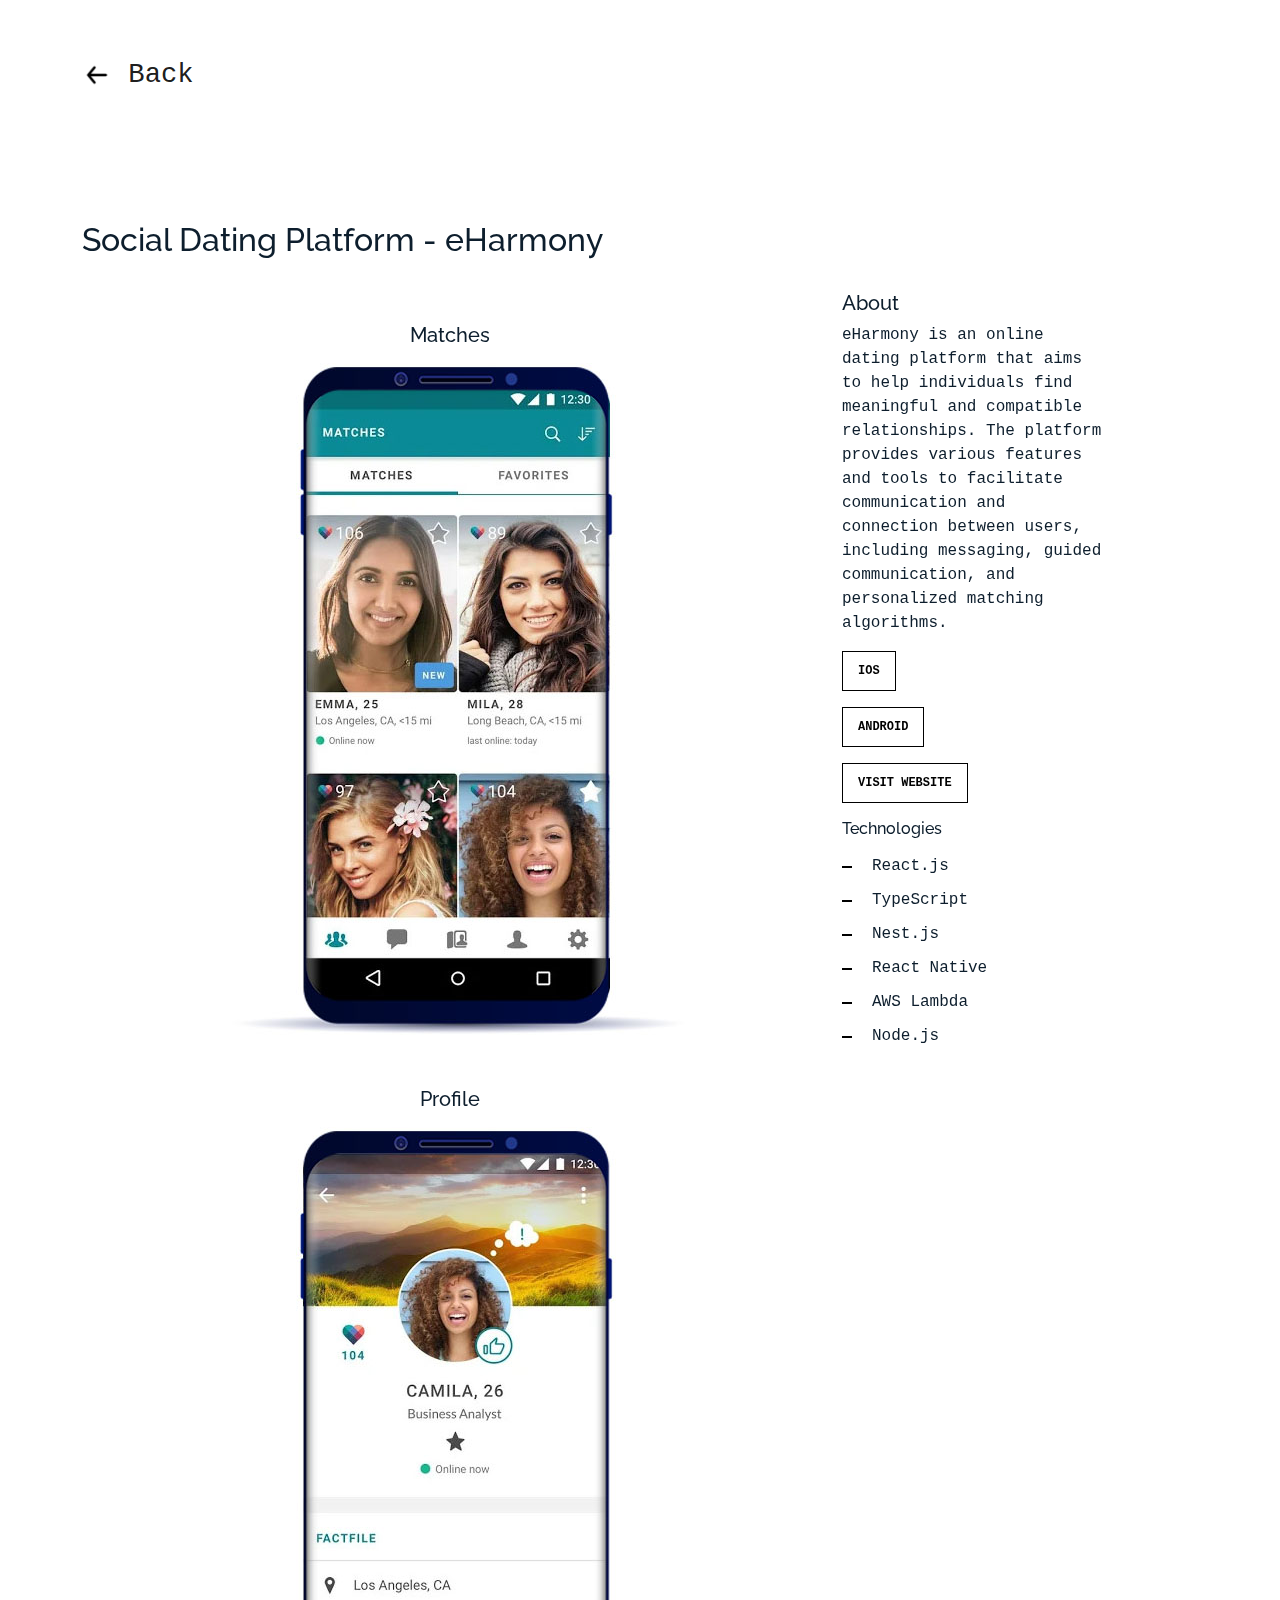
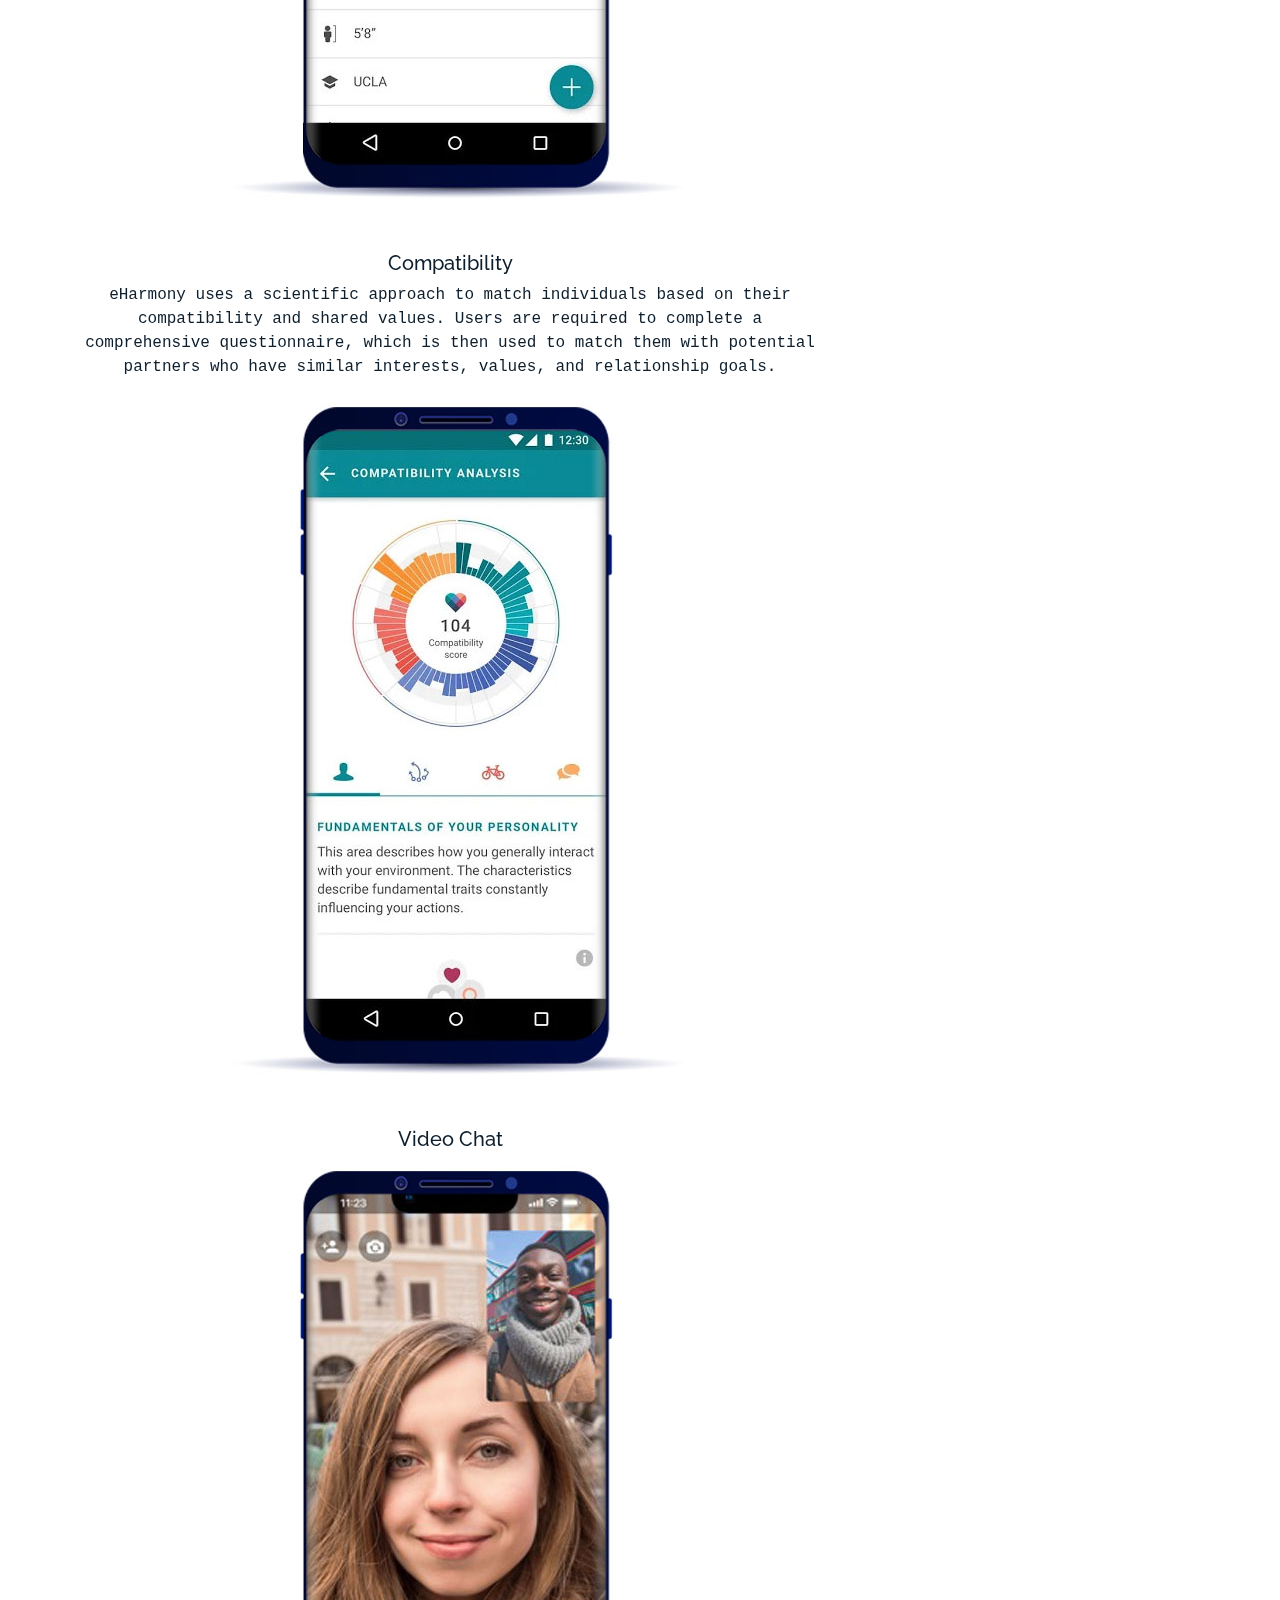
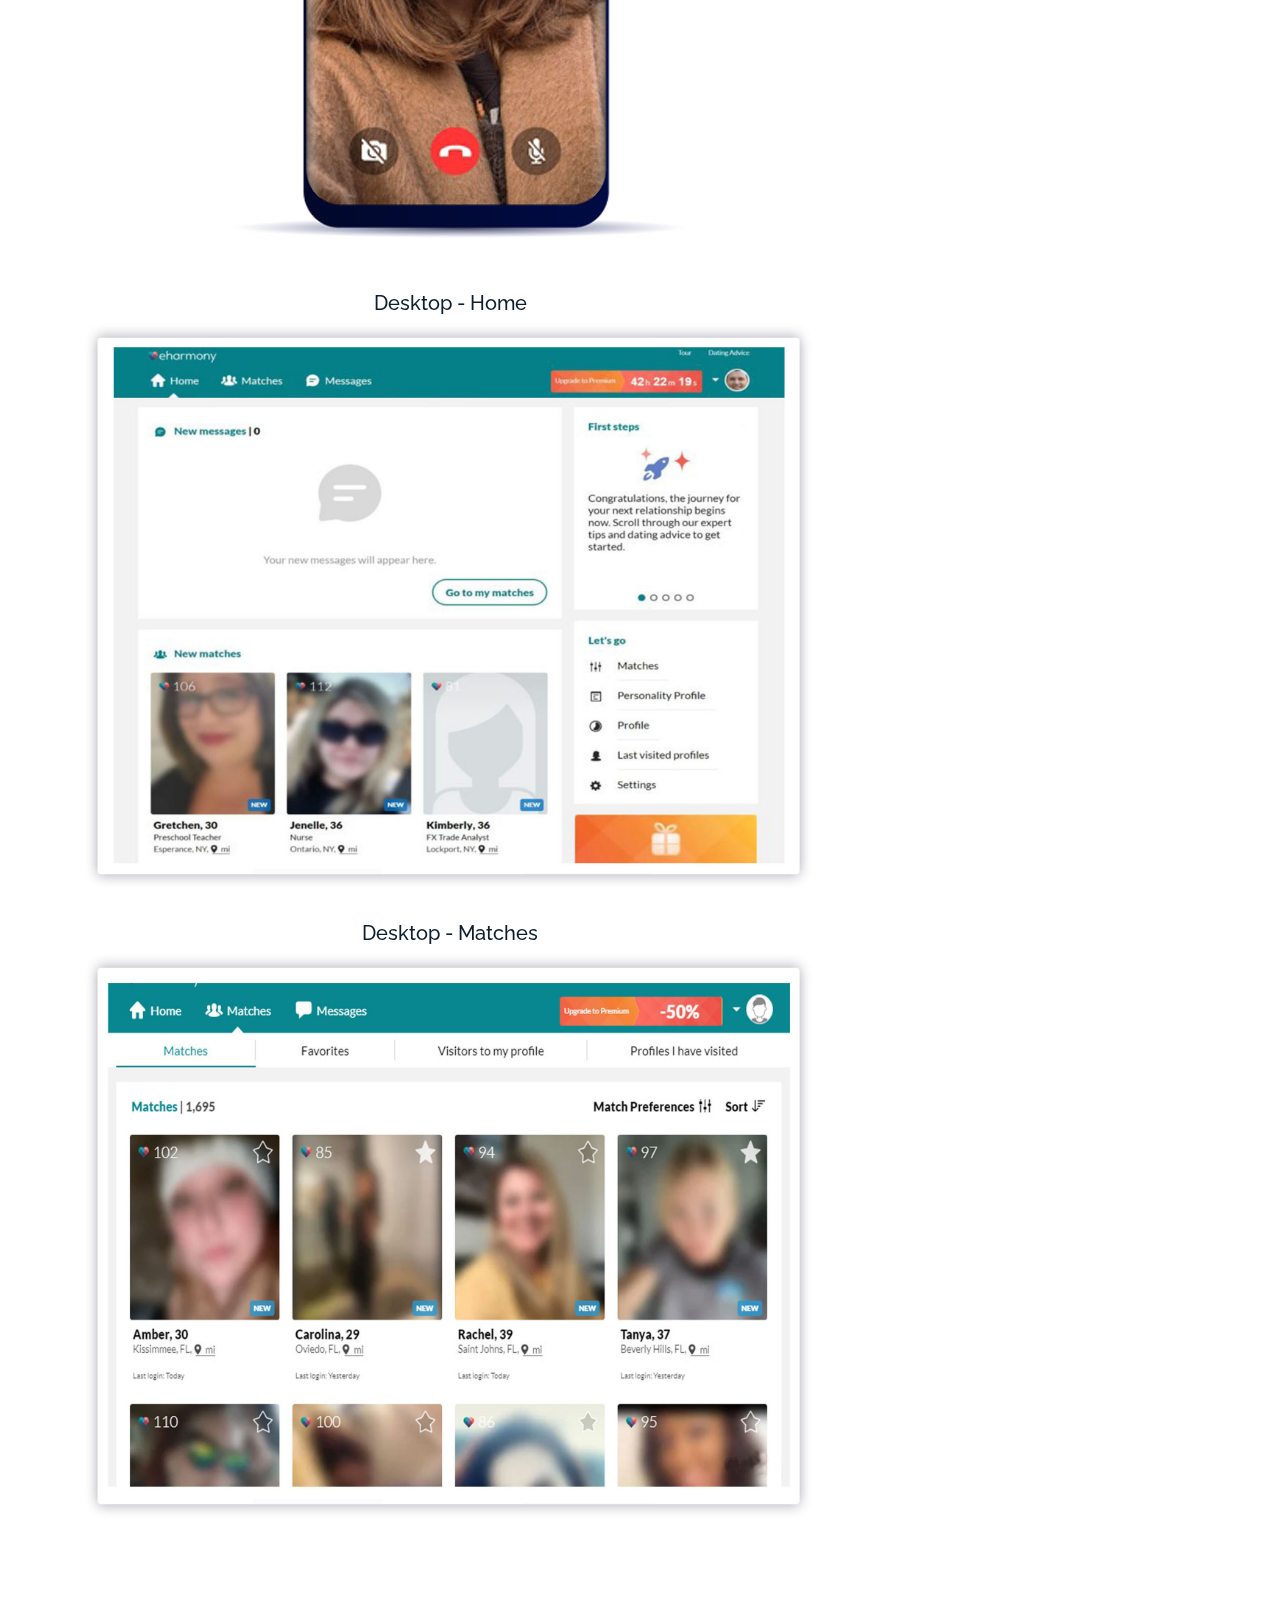
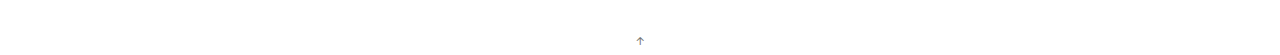
==== commit 61f2271a: "Remove navbar" ====
--- a/work-single-eharmony.html
+++ b/work-single-eharmony.html
@@ -68,7 +68,10 @@
 
   <nav class="navbar navbar-light custom-navbar">
     <div class="container">
-      <a class="navbar-brand" href="index.html">MyPortfolio.</a>
+      <a class="navbar-brand" href="index.html">
+        <img style="width: 30px;" src="./assets/img/arrow-back.png" />
+        <span>Back</span>
+      </a>
       <!-- <a href="#" class="burger" data-bs-toggle="collapse" data-bs-target="#main-navbar">
         <span></span>
       </a> -->
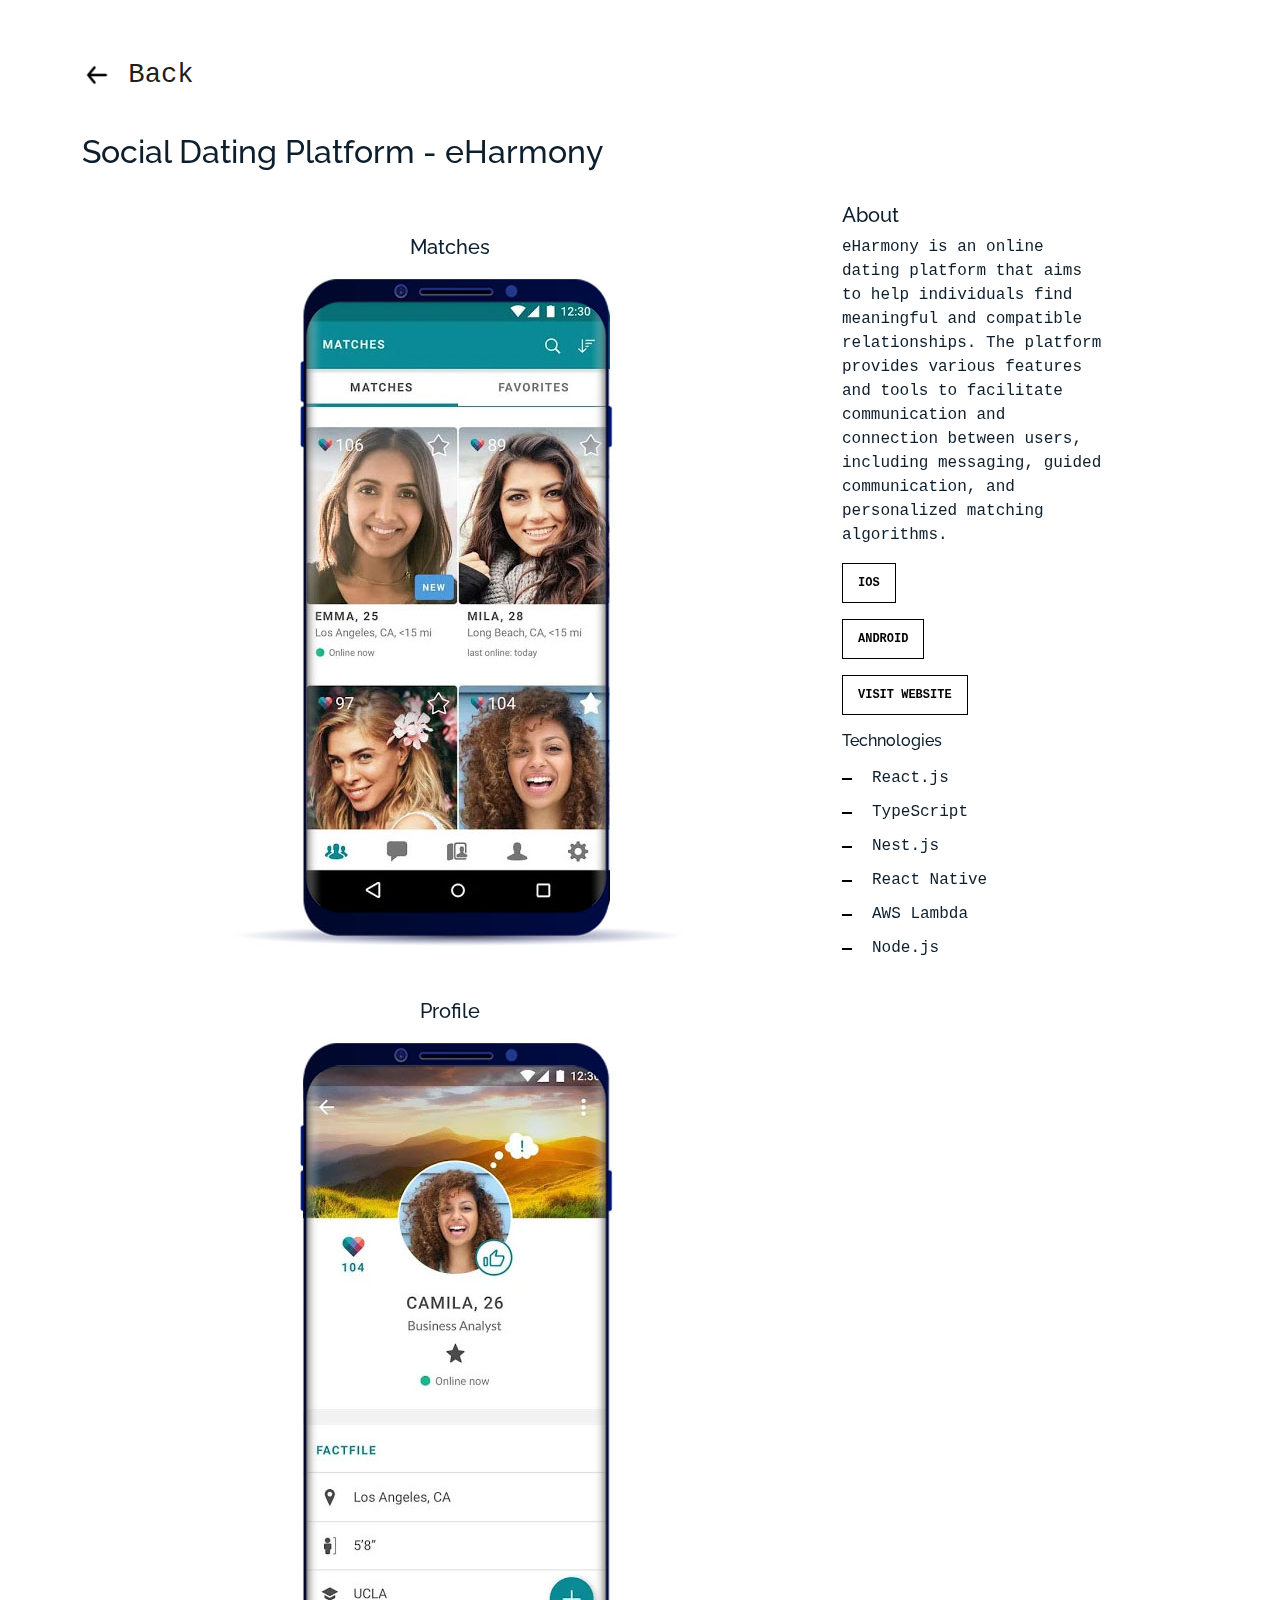
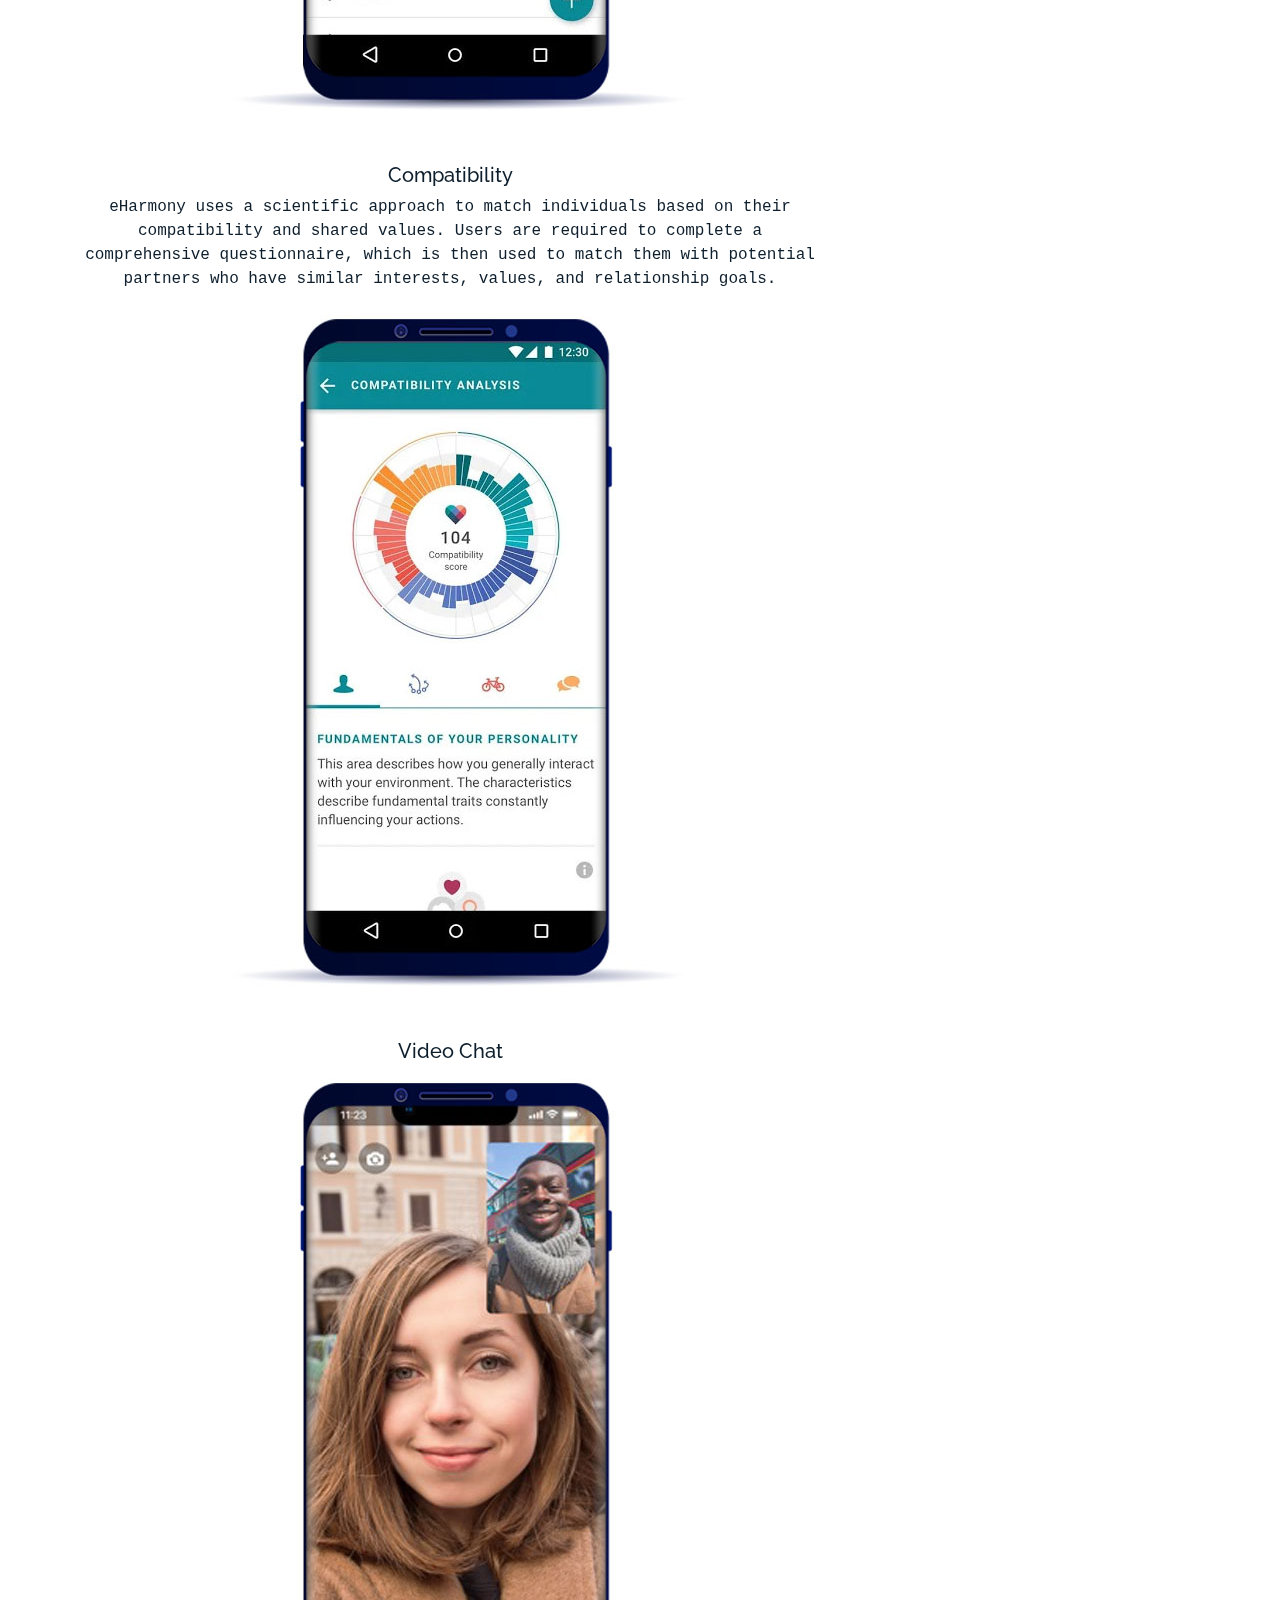
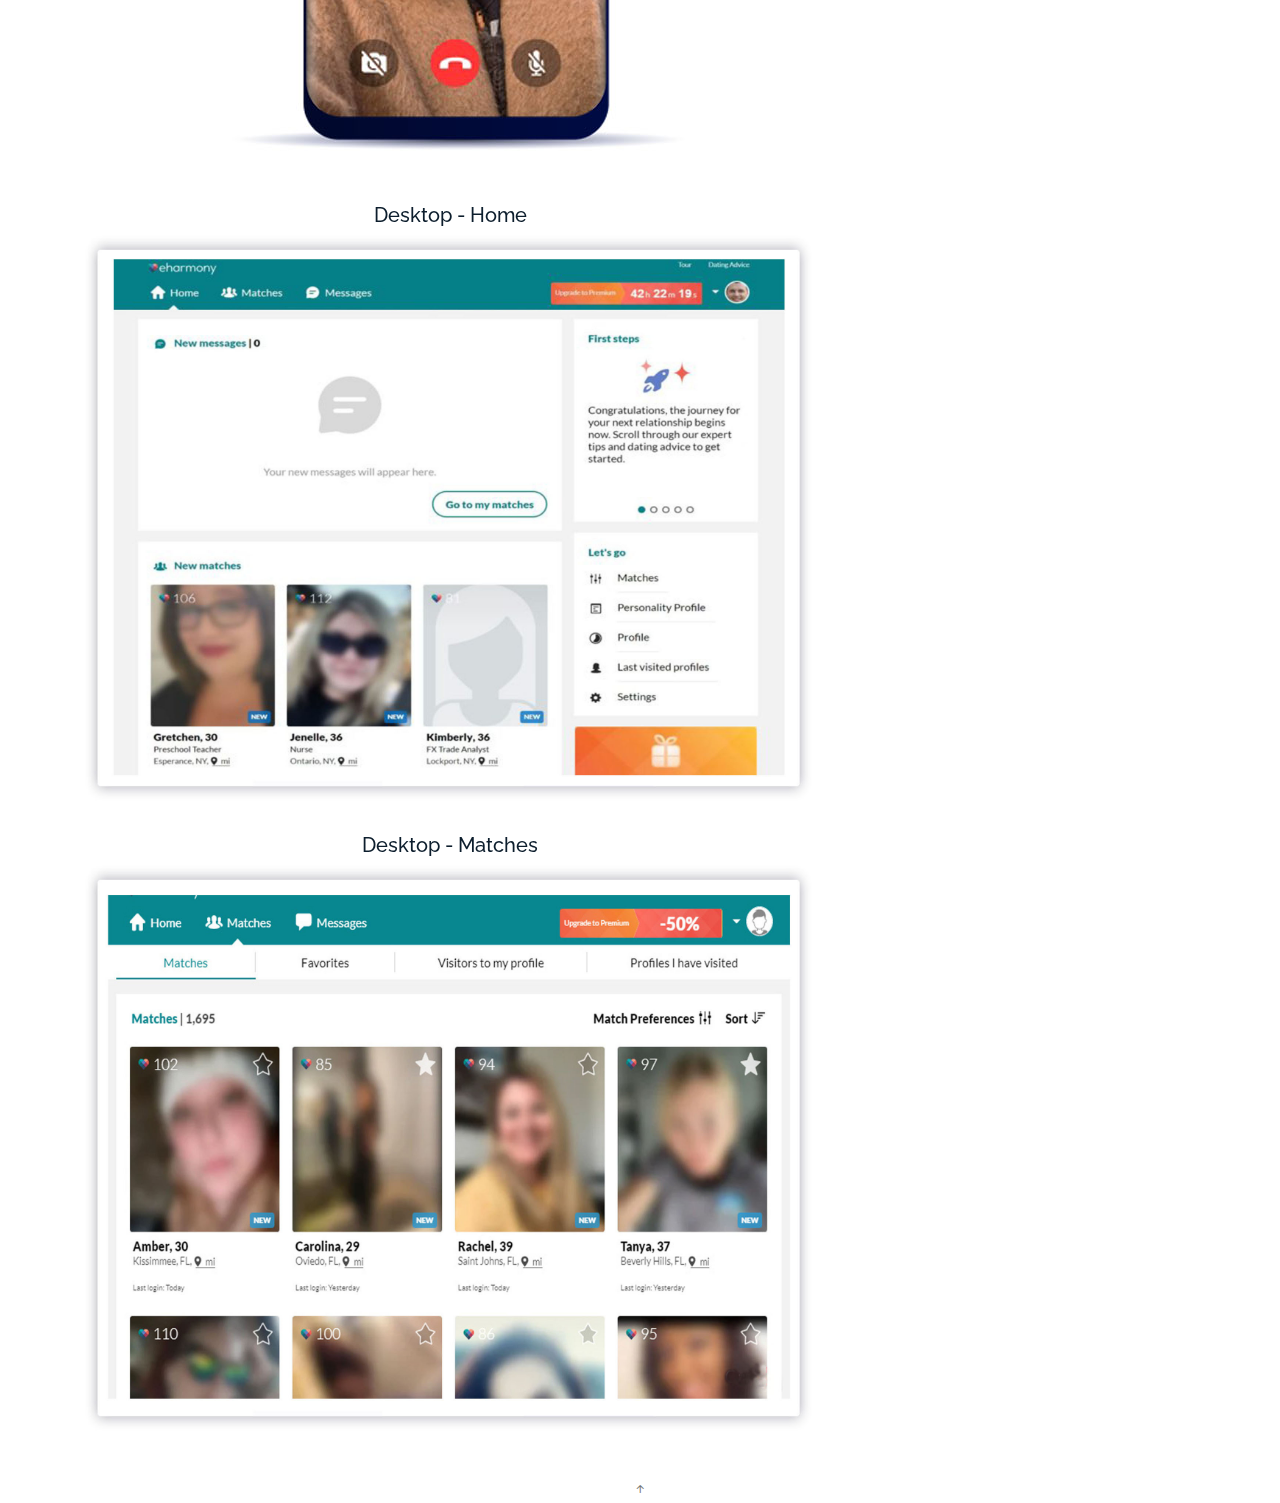
==== commit 77e1f8f6: "Remove margin" ====
--- a/work-single-eharmony.html
+++ b/work-single-eharmony.html
@@ -80,7 +80,7 @@
 
   <main id="main">
 
-    <section class="section">
+    <section class="mt-4 mb-5">
       <div class="container">
         <div class="row mb-4 align-items-center">
           <div data-aos="fade-up">
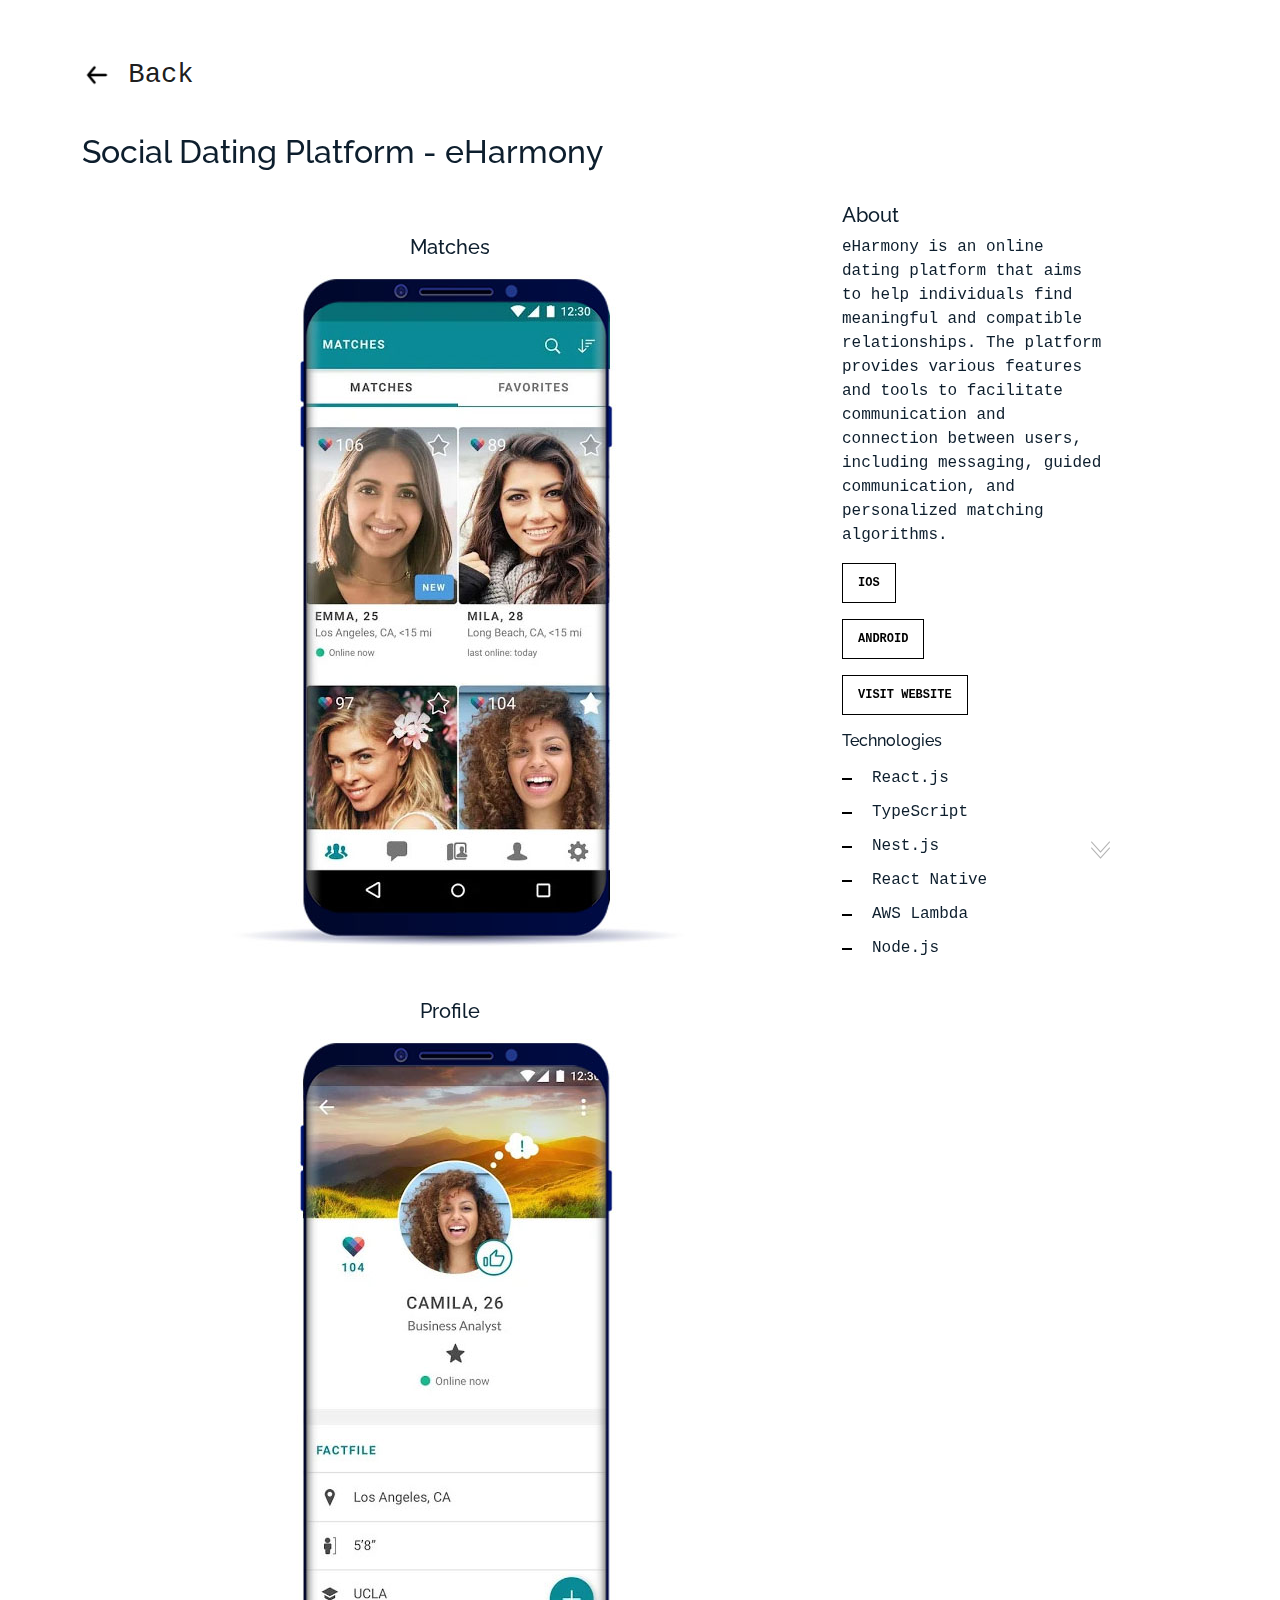
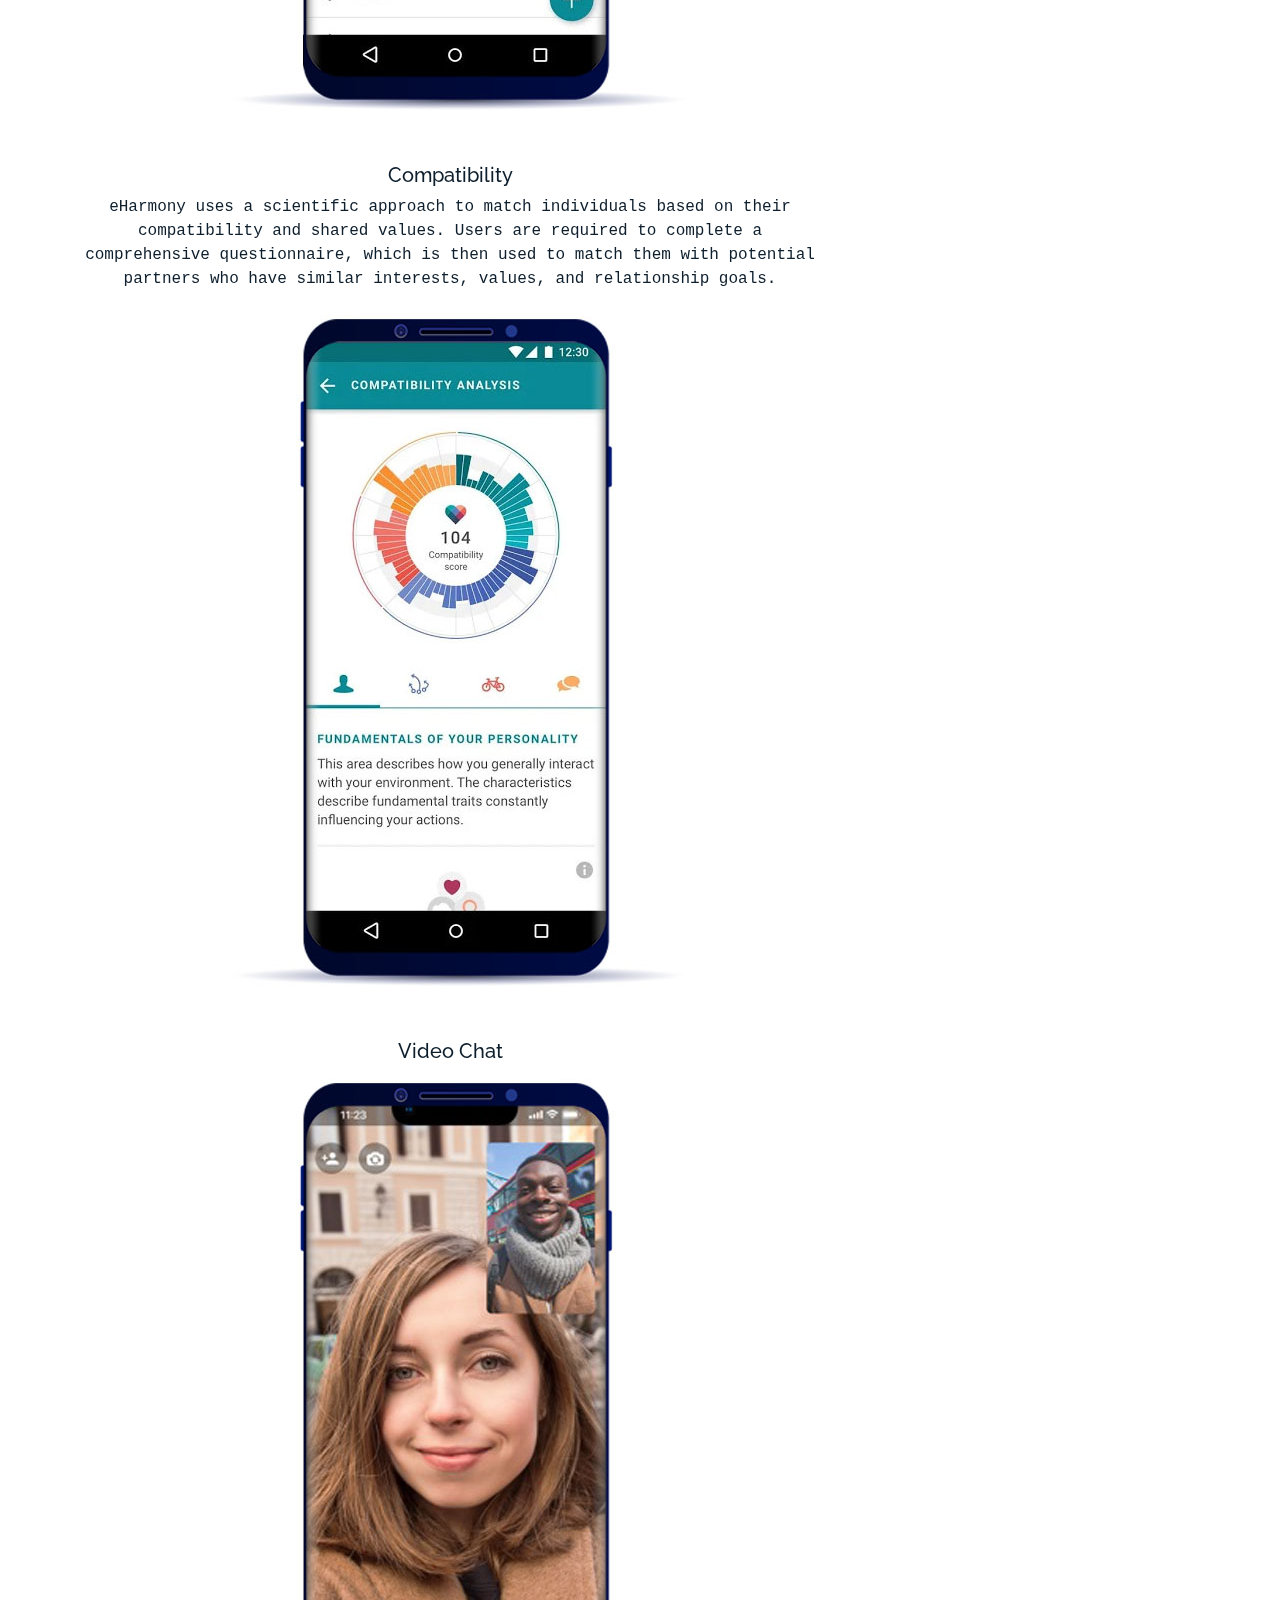
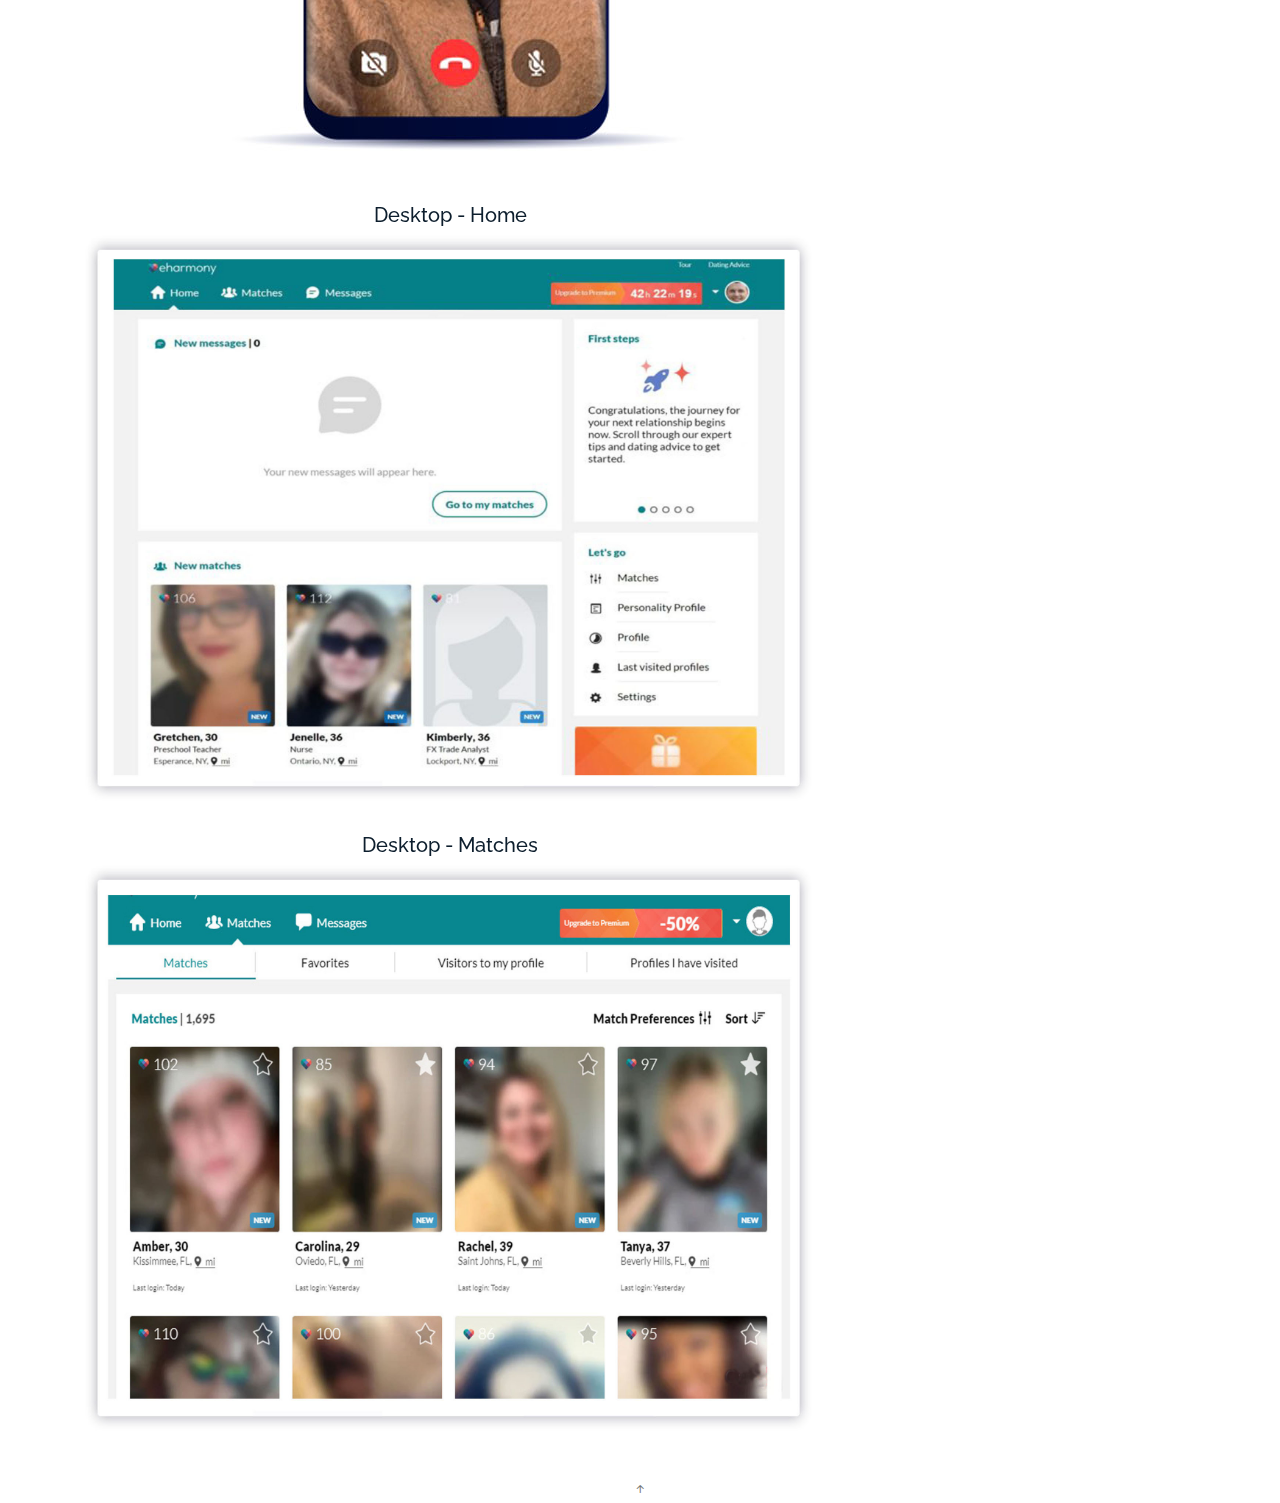
==== commit 0fc5029b: "Add scroll down arrow" ====
--- a/work-single-eharmony.html
+++ b/work-single-eharmony.html
@@ -93,6 +93,8 @@
 
       <div class="site-section pb-0"> 
         <div class="container">
+          <img class="scroll-down-arrow" src="./assets/img/scroll-down.gif" />
+          
           <div class="row align-items-stretch">
             <div class="col-md-8" data-aos="fade-up">
               <div class="detail-img-wrapper">
--- a/assets/css/style.css
+++ b/assets/css/style.css
@@ -529,3 +529,12 @@
   margin-top: 2rem;
 }
 
+.scroll-down-arrow {
+  position: fixed;
+  width: 25px;
+  opacity: 0.3;
+  top: 93vh;
+  z-index: 10;
+  left: 85%;
+}
+
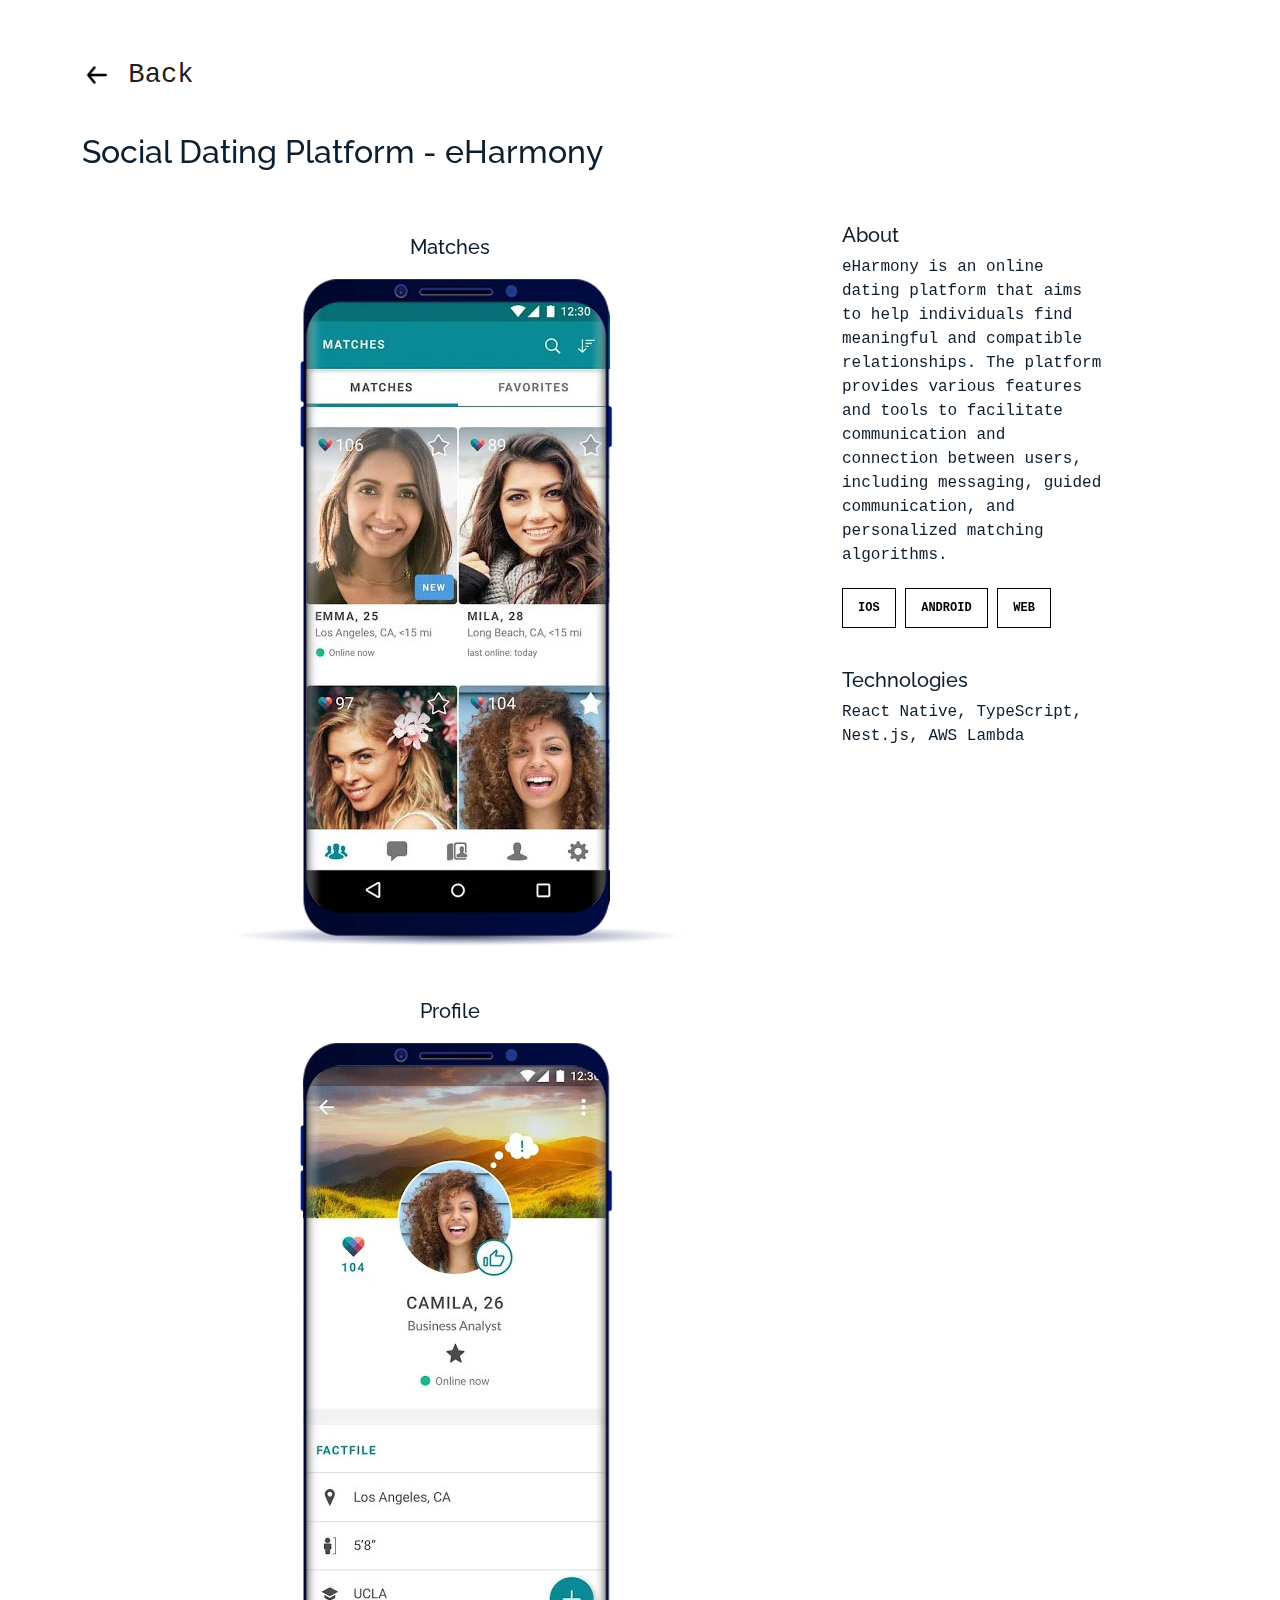
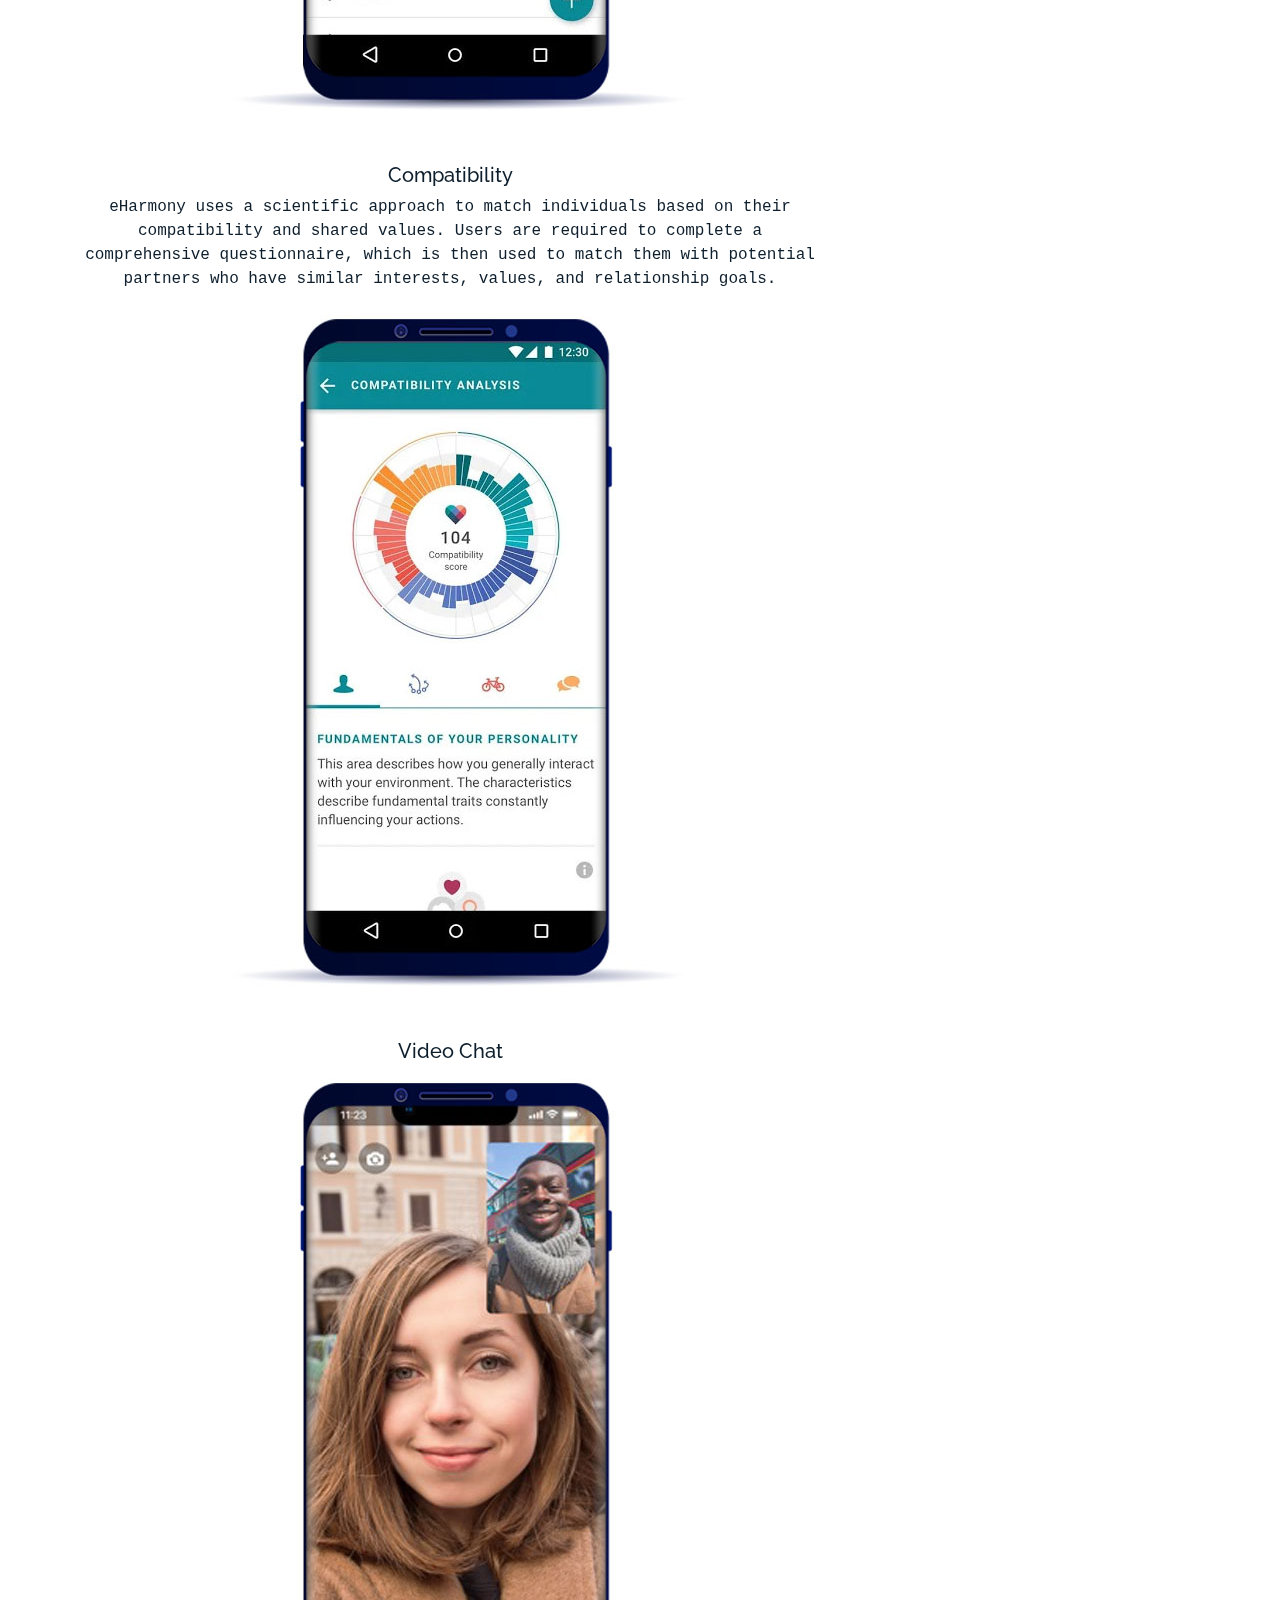
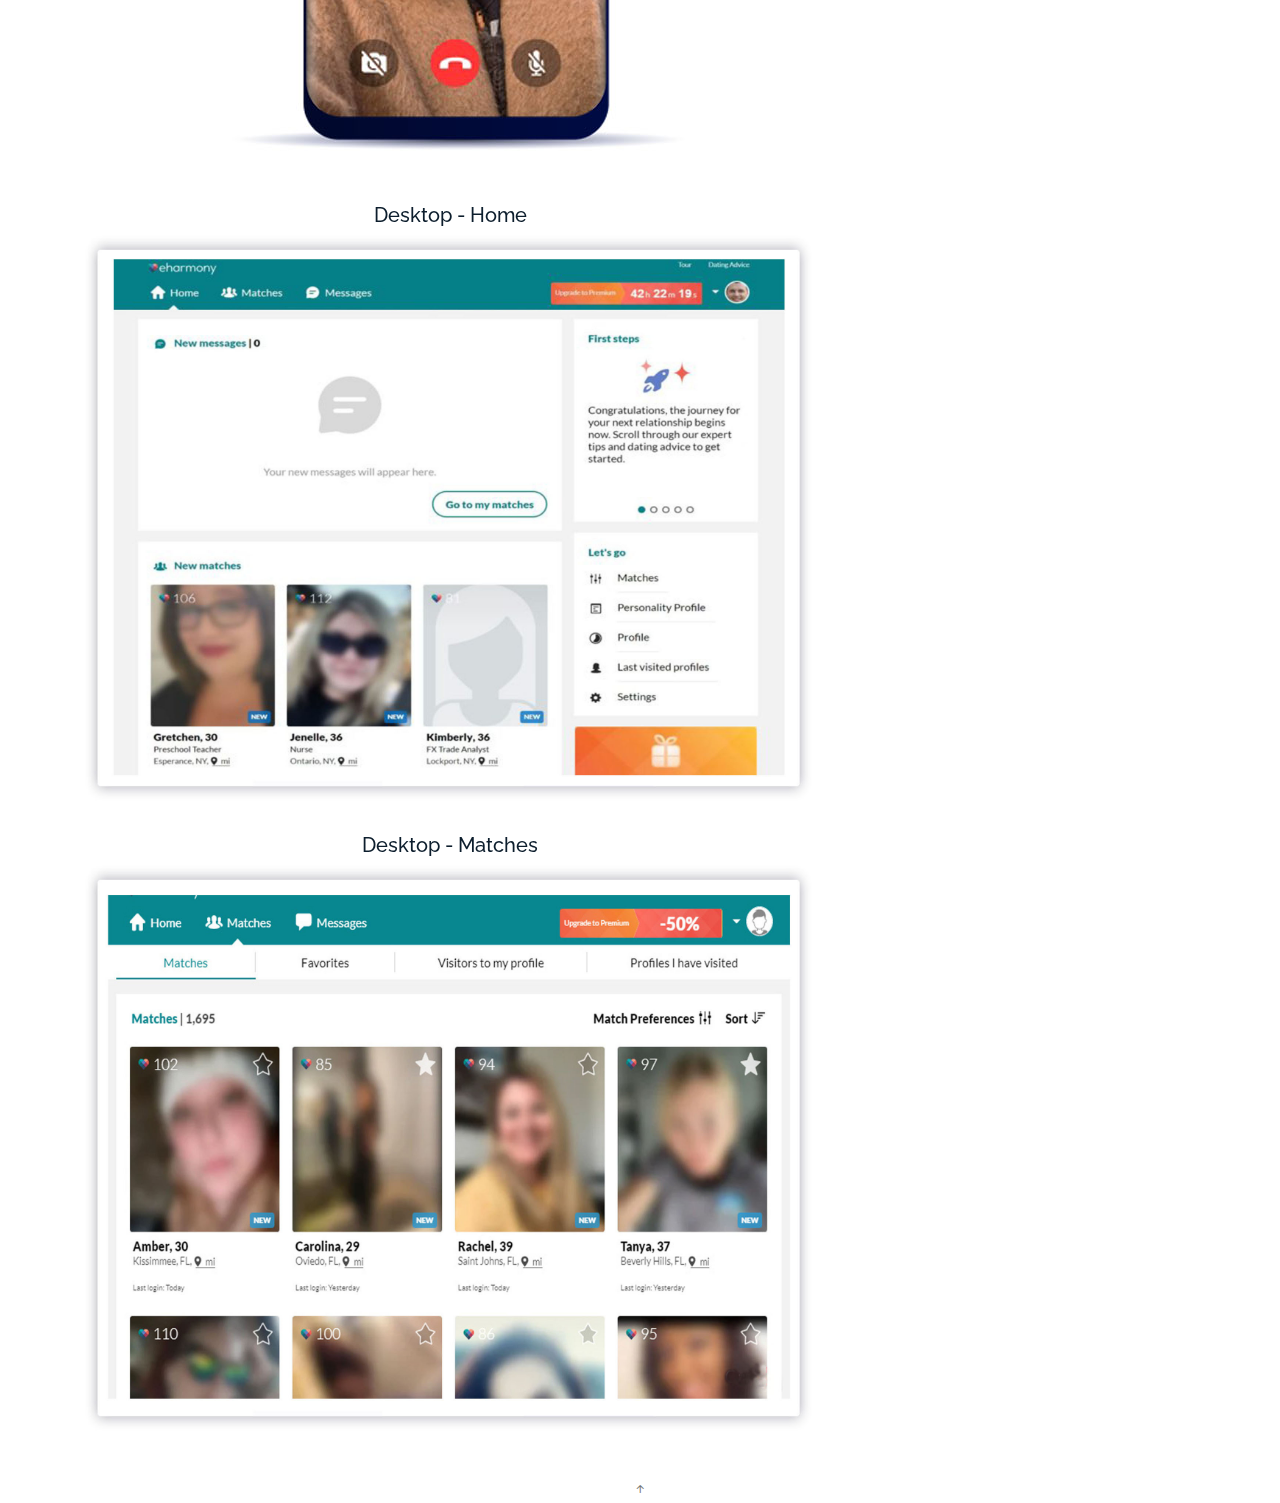
==== commit a2819f7d: "Update desc on Project detail screen" ====
--- a/work-single-eharmony.html
+++ b/work-single-eharmony.html
@@ -92,9 +92,7 @@
       </div>
 
       <div class="site-section pb-0"> 
-        <div class="container">
-          <img class="scroll-down-arrow" src="./assets/img/scroll-down.gif" />
-          
+        <div class="container">          
           <div class="row align-items-stretch">
             <div class="col-md-8" data-aos="fade-up">
               <div class="detail-img-wrapper">
@@ -133,33 +131,30 @@
               </div>
             </div>
             <div class="col-md-3 ml-auto" data-aos="fade-up" data-aos-delay="100">
-              <div class="sticky-content">
-                <h3 class="h3">About</h3>
-                <!-- <p class="mb-4"><span class="text-muted">Design</span></p> -->
+              <div class="project-desc sticky-content">
+                <!-- About Section -->
+                <div class="section-wrapper">
+                  <h3 class="h3">About</h3>
+                  <!-- <p class="mb-4"><span class="text-muted">Design</span></p> -->
 
-                <div>
-                  <!-- class="mb-5" -->
-                  <p>
-                    eHarmony is an online dating platform that aims to help individuals find meaningful and
-                    compatible relationships. The platform provides various features and tools to facilitate
-                    communication and connection between users, including messaging, guided communication,
-                    and personalized matching algorithms.
-                  </p>
+                  <div>
+                    <!-- class="mb-5" -->
+                    <p>
+                      eHarmony is an online dating platform that aims to help individuals find meaningful and
+                      compatible relationships. The platform provides various features and tools to facilitate
+                      communication and connection between users, including messaging, guided communication,
+                      and personalized matching algorithms.
+                    </p>
+                  </div>
+                  <a href="https://apps.apple.com/us/app/eharmony-dating-real-love/id458272450" target="_blank" class="readmore">iOS</a>
+                  <a href="https://play.google.com/store/apps/details?id=com.eharmony&hl=en_US&gl=US&pli=1" target="_blank" class="readmore">Android</a>
+                  <a href="https://www.eharmony.com/" target="_blank" class="readmore">Web</a>
                 </div>
-                <p><a href="https://apps.apple.com/us/app/eharmony-dating-real-love/id458272450" target="_blank" class="readmore">iOS</a></p>
-                <p><a href="https://play.google.com/store/apps/details?id=com.eharmony&hl=en_US&gl=US&pli=1" target="_blank" class="readmore">Android</a></p>
-                <p><a href="https://www.eharmony.com/" target="_blank" class="readmore">Visit Website</a></p>
-                <!-- <p><a href="https://youtu.be/t2XzGk9ftCo" target="_blank" class="readmore">Watch Video Intro</a></p> -->
 
-                <h4 class="h4 mb-3">Technologies</h4>
-                <ul class="list-unstyled list-line mb-5">
-                  <li>React.js</li>
-                  <li>TypeScript</li>
-                  <li>Nest.js</li>
-                  <li>React Native</li>
-                  <li>AWS Lambda</li>
-                  <li>Node.js</li>
-                </ul>
+                <div class="section-wrapper">
+                  <h3 class="h3 md-3">Technologies</h3>
+                  <p>React Native, TypeScript, Nest.js, AWS Lambda</p>
+                </div>
               </div>
             </div>
           </div>
--- a/assets/css/style.css
+++ b/assets/css/style.css
@@ -200,6 +200,7 @@
   color: #000;
   transition: 0.2s all ease;
   font-weight: 700;
+  margin-top: 5px;
 }
 
 .readmore:active,
@@ -529,12 +530,24 @@
   margin-top: 2rem;
 }
 
-.scroll-down-arrow {
-  position: fixed;
-  width: 25px;
-  opacity: 0.3;
-  top: 93vh;
-  z-index: 10;
-  left: 85%;
-}
-
+.tech-stack-icon {
+  width: 50px;
+  height: 50px;
+}
+
+.stack-icon-wrapper {
+  display: flex;
+  flex-wrap: wrap;
+  row-gap: 10px;
+  column-gap: 10px;
+}
+
+.project-desc {
+  display: flex;
+  flex-direction: column;
+}
+
+.section-wrapper {
+  margin: 20px 0px;
+}
+
